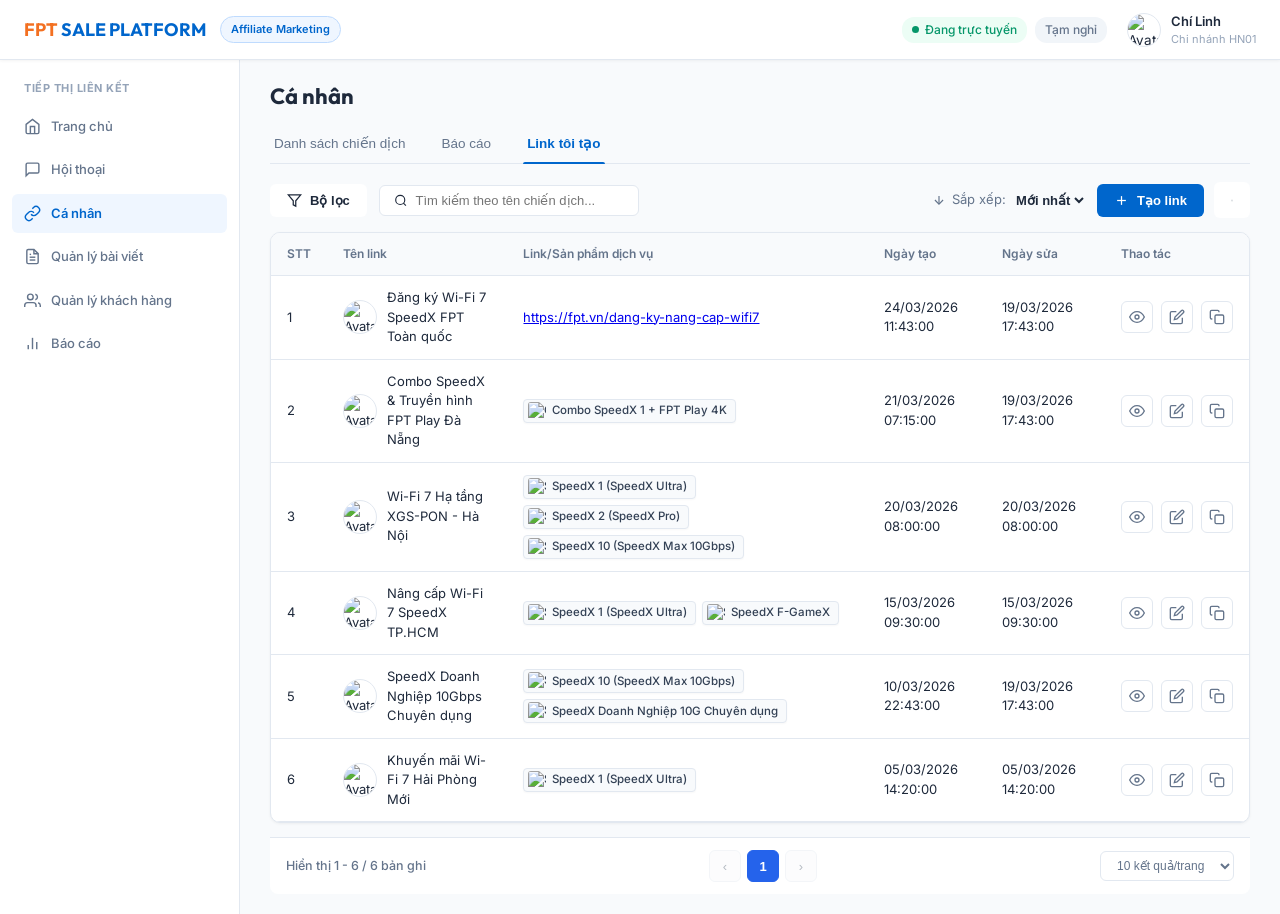
==== ba-tool-kit/project/AM/custom-link-nang-cao/demo/index.html @ 3add8fa5 "feat(custom-link): back to link list view on save with cache busting v8" ====
<!DOCTYPE html>
<html lang="vi">

<head>
    <meta charset="UTF-8">
    <meta name="viewport" content="width=device-width, initial-scale=1.0">
    <meta http-equiv="Cache-Control" content="no-cache, no-store, must-revalidate">
    <meta http-equiv="Pragma" content="no-cache">
    <meta http-equiv="Expires" content="0">
    <title>SOP Affiliate Marketing - Custom Link Nâng Cao</title>
    <!-- Google Fonts: Inter & Outfit -->
    <link rel="preconnect" href="https://fonts.googleapis.com">
    <link rel="preconnect" href="https://fonts.gstatic.com" crossorigin>
    <link
        href="https://fonts.googleapis.com/css2?family=Inter:wght@400;500;600;700&family=Outfit:wght@500;600;700&display=swap"
        rel="stylesheet">
    <link rel="stylesheet" href="style.css?v=20260825_v8">
</head>

<body>
    <!-- Top Navigation Bar -->
    <header class="sop-header">
        <div class="header-left">
            <div class="sop-logo">
                <span class="fpt-orange">FPT</span> <span class="sop-text">SALE PLATFORM</span>
            </div>
            <div class="module-badge">Affiliate Marketing</div>
        </div>
        <div class="header-right">
            <div class="user-status-badges">
                <span class="status-pill green"><span class="status-indicator"></span> Đang trực tuyến</span>
                <span class="status-pill gray">Tạm nghỉ</span>
            </div>
            <div class="user-profile">
                <img src="https://images.unsplash.com/photo-1534528741775-53994a69daeb?w=100&auto=format&fit=crop&q=80"
                    alt="Avatar" class="avatar-sm">
                <div class="user-info">
                    <span class="user-name">Chí Linh</span>
                    <span class="user-role">Chi nhánh HN01</span>
                </div>
            </div>
        </div>
    </header>

    <!-- Main Workspace -->
    <div class="sop-container">
        <!-- Sidebar Navigation -->
        <aside class="sop-sidebar">
            <div class="menu-group-title">TIẾP THỊ LIÊN KẾT</div>
            <ul class="nav-menu">
                <li class="nav-item"><a href="#" class="nav-link"><svg class="nav-icon" viewBox="0 0 24 24" fill="none"
                            stroke="currentColor" stroke-width="2">
                            <path d="M3 9l9-7 9 7v11a2 2 0 0 1-2 2H5a2 2 0 0 1-2-2z"></path>
                            <polyline points="9 22 9 12 15 12 15 22"></polyline>
                        </svg> Trang chủ</a></li>
                <li class="nav-item"><a href="#" class="nav-link"><svg class="nav-icon" viewBox="0 0 24 24" fill="none"
                            stroke="currentColor" stroke-width="2">
                            <path d="M21 15a2 2 0 0 1-2 2H7l-4 4V5a2 2 0 0 1 2-2h14a2 2 0 0 1 2 2z"></path>
                        </svg> Hội thoại</a></li>
                <li class="nav-item active"><a href="#" class="nav-link" onclick="showListView()"><svg class="nav-icon"
                            viewBox="0 0 24 24" fill="none" stroke="currentColor" stroke-width="2">
                            <path d="M10 13a5 5 0 0 0 7.54.54l3-3a5 5 0 0 0-7.07-7.07l-1.72 1.71"></path>
                            <path d="M14 11a5 5 0 0 0-7.54-.54l-3 3a5 5 0 0 0 7.07 7.07l1.71-1.71"></path>
                        </svg> Cá nhân</a></li>
                <li class="nav-item"><a href="#" class="nav-link"><svg class="nav-icon" viewBox="0 0 24 24" fill="none"
                            stroke="currentColor" stroke-width="2">
                            <path d="M14 2H6a2 2 0 0 0-2 2v16a2 2 0 0 0 2 2h12a2 2 0 0 0 2-2V8z"></path>
                            <polyline points="14 2 14 8 20 8"></polyline>
                            <line x1="16" y1="13" x2="8" y2="13"></line>
                            <line x1="16" y1="17" x2="8" y2="17"></line>
                            <polyline points="10 9 9 9 8 9"></polyline>
                        </svg> Quản lý bài viết</a></li>
                <li class="nav-item"><a href="#" class="nav-link"><svg class="nav-icon" viewBox="0 0 24 24" fill="none"
                            stroke="currentColor" stroke-width="2">
                            <path d="M17 21v-2a4 4 0 0 0-4-4H5a4 4 0 0 0-4 4v2"></path>
                            <circle cx="9" cy="7" r="4"></circle>
                            <path d="M23 21v-2a4 4 0 0 0-3-3.87"></path>
                            <path d="M16 3.13a4 4 0 0 1 0 7.75"></path>
                        </svg> Quản lý khách hàng</a></li>
                <li class="nav-item"><a href="#" class="nav-link"><svg class="nav-icon" viewBox="0 0 24 24" fill="none"
                            stroke="currentColor" stroke-width="2">
                            <line x1="18" y1="20" x2="18" y2="10"></line>
                            <line x1="12" y1="20" x2="12" y2="4"></line>
                            <line x1="6" y1="20" x2="6" y2="14"></line>
                        </svg> Báo cáo</a></li>
            </ul>
        </aside>

        <!-- Main Content Area -->
        <main class="sop-content">

            <!-- VIEW 1: DANH SÁCH LINK TÔI TẠO (Chuẩn Mockup pic_01) -->
            <section id="view-list" class="view-section active">
                <div class="section-title-bar">
                    <h1 class="page-title">Cá nhân</h1>
                </div>

                <!-- Secondary Tab Navigation -->
                <div class="sub-tabs-bar">
                    <button class="sub-tab-btn" onclick="showToast('Chức năng Danh sách chiến dịch')">Danh sách chiến
                        dịch</button>
                    <button class="sub-tab-btn" onclick="showToast('Chức năng Báo cáo')">Báo cáo</button>
                    <button class="sub-tab-btn active" onclick="showListView()">Link tôi tạo</button>
                </div>

                <!-- Filter & Search Toolbar chuẩn pic_01 -->
                <div class="toolbar-pic01">
                    <div class="toolbar-left">
                        <button id="btn-toggle-filter" class="btn btn-filter" onclick="toggleAdvancedFilter()">
                            <svg width="15" height="15" viewBox="0 0 24 24" fill="none" stroke="currentColor"
                                stroke-width="2">
                                <polygon points="22 3 2 3 10 12.46 10 19 14 21 14 12.46 22 3"></polygon>
                            </svg>
                            Bộ lọc
                            <span id="filter-active-dot" class="filter-dot-active" style="display: none;"></span>
                        </button>
                        <div class="search-box-pic01">
                            <svg width="15" height="15" viewBox="0 0 24 24" fill="none" stroke="currentColor"
                                stroke-width="2">
                                <circle cx="11" cy="11" r="8"></circle>
                                <line x1="21" y1="21" x2="16.65" y2="16.65"></line>
                            </svg>
                            <input type="text" id="search-input" placeholder="Tìm kiếm theo tên chiến dịch..." oninput="handleSearch()">
                            <button id="search-clear-btn" class="btn-clear-search" style="display: none;" onclick="clearSearchInput()" title="Xóa từ khóa">
                                <svg width="13" height="13" viewBox="0 0 24 24" fill="none" stroke="currentColor" stroke-width="2.5">
                                    <line x1="18" y1="6" x2="6" y2="18"></line>
                                    <line x1="6" y1="6" x2="18" y2="18"></line>
                                </svg>
                            </button>
                        </div>
                    </div>
                    <div class="toolbar-right">
                        <div class="sort-control">
                            <svg width="14" height="14" viewBox="0 0 24 24" fill="none" stroke="currentColor"
                                stroke-width="2">
                                <line x1="12" y1="5" x2="12" y2="19"></line>
                                <polyline points="19 12 12 19 5 12"></polyline>
                            </svg>
                            <span class="sort-label">Sắp xếp:</span>
                            <select id="sort-select" class="sort-dropdown" onchange="handleSortChange()">
                                <option value="newest">Mới nhất</option>
                                <option value="oldest">Cũ nhất</option>
                            </select>
                        </div>
                        <button class="btn btn-primary" onclick="openCreateForm()">
                            <svg width="15" height="15" viewBox="0 0 24 24" fill="none" stroke="currentColor"
                                stroke-width="2">
                                <line x1="12" y1="5" x2="12" y2="19"></line>
                                <line x1="5" y1="12" x2="19" y2="12"></line>
                            </svg>
                            Tạo link
                        </button>
                        <button class="btn btn-icon-config" title="Cấu hình hiển thị"
                            onclick="showToast('Tùy chỉnh cột hiển thị')">
                            <svg width="15" height="15" viewBox="0 0 24 24" fill="none" stroke="currentColor"
                                stroke-width="2">
                                <line x1="4" y1="21" x2="4" y2="14"></line>
                                <line x1="4" y1="10" x2="4" y2="3"></line>
                                <line x1="12" y1="21" x2="12" y2="12"></line>
                                <line x1="12" y1="8" x2="12" y2="3"></line>
                                <line x1="20" y1="21" x2="20" y2="16"></line>
                                <line x1="20" y1="12" x2="20" y2="3"></line>
                                <line x1="1" y1="14" x2="7" y2="14"></line>
                                <line x1="9" y1="8" x2="15" y2="8"></line>
                                <line x1="17" y1="16" x2="23" y2="16"></line>
                            </svg>
                        </button>
                    </div>
                </div>

                <!-- KHỐI BỘ LỌC NÂNG CAO (USE CASE 1.1 TRONG EXCEL) -->
                <div id="advanced-filter-panel" class="advanced-filter-panel" style="display: none;">
                    <div class="filter-panel-inner">
                        <div class="filter-field-col">
                            <label class="filter-col-label">Khoảng thời gian tạo link</label>
                            <select id="filter-date-preset" class="form-control filter-select">
                                <option value="all">Tất cả thời gian</option>
                                <option value="today">Hôm nay</option>
                                <option value="last7days">7 ngày qua</option>
                                <option value="last30days">30 ngày qua</option>
                            </select>
                        </div>
                        <div class="filter-field-col">
                            <label class="filter-col-label">Loại link tiếp thị</label>
                            <div class="filter-checkbox-group">
                                <label class="filter-checkbox-item">
                                    <input type="checkbox" id="filter-type-url" value="url" checked>
                                    <span>URL đích (Chưa tùy biến SP)</span>
                                </label>
                                <label class="filter-checkbox-item">
                                    <input type="checkbox" id="filter-type-custom" value="custom" checked>
                                    <span>Sản phẩm dịch vụ (Đã tùy biến)</span>
                                </label>
                            </div>
                        </div>
                        <div class="filter-actions-col">
                            <button class="btn btn-secondary btn-sm" onclick="resetAdvancedFilter()">
                                <svg width="13" height="13" viewBox="0 0 24 24" fill="none" stroke="currentColor" stroke-width="2">
                                    <path d="M3 12a9 9 0 1 0 9-9 9.75 9.75 0 0 0-6.74 2.74L3 8"></path>
                                    <path d="M3 3v5h5"></path>
                                </svg>
                                Reset
                            </button>
                            <button class="btn btn-primary btn-sm" onclick="applyAdvancedFilter()">
                                Áp dụng lọc
                            </button>
                        </div>
                    </div>
                </div>

                <!-- Table Card chuẩn pic_01 -->
                <div class="table-card">
                    <table class="sop-table">
                        <thead>
                            <tr>
                                <th style="width: 50px;">STT</th>
                                <th>Tên link</th>
                                <th>Link/Sản phẩm dịch vụ</th>
                                <th>Ngày tạo</th>
                                <th>Ngày sửa</th>
                                <th class="text-right" style="width: 120px;">Thao tác</th>
                            </tr>
                        </thead>
                        <tbody id="links-table-body">
                            <!-- Rendered dynamically by JavaScript -->
                        </tbody>
                    </table>
                </div>

                <!-- Pagination Footer chuẩn pic_01 (Phân trang động Use Case 1.4) -->
                <div class="pagination-footer">
                    <div class="pagination-info" id="pagination-info">
                        Hiển thị 1 - 5 / 5 bản ghi
                    </div>
                    <div class="pagination-pages" id="pagination-pages">
                        <!-- Dynamic buttons rendered by JS -->
                    </div>
                    <div class="page-size-selector">
                        <select id="select-page-size" onchange="handlePageSizeChange(this.value)">
                            <option value="10">10 kết quả/trang</option>
                            <option value="20">20 kết quả/trang</option>
                            <option value="50">50 kết quả/trang</option>
                        </select>
                    </div>
                </div>
            </section>

            <!-- VIEW 2: FORM TẠO & SỬA LINK (2-TAB: URL Đích | Chọn từ danh sách) -->
            <section id="view-form" class="view-section">
                <div class="form-back-header" onclick="showListView()">
                    <span class="back-arrow">
                        <svg width="20" height="20" viewBox="0 0 24 24" fill="none" stroke="currentColor"
                            stroke-width="2">
                            <line x1="19" y1="12" x2="5" y2="12"></line>
                            <polyline points="12 19 5 12 12 5"></polyline>
                        </svg>
                    </span>
                    <h2 id="form-main-title" class="form-page-title">Tạo link theo URL đích</h2>
                </div>

                <div class="form-grid-layout">
                    <!-- Left Column: Form Fields -->
                    <div class="form-left-col">

                        <!-- THÔNG TIN CƠ BẢN -->
                        <div class="card form-block-card">
                            <h3 class="block-title">Thông tin cơ bản</h3>
                            <div class="form-group">
                                <label class="form-label required">Tên link</label>
                                <input type="text" id="input-link-title" class="form-control"
                                    placeholder="Ví dụ: Chiến dịch Internet Chung cư Ngoại Giao Đoàn" maxlength="100"
                                    oninput="handleFormValidation()">
                                <span id="link-title-error" class="form-error-inline" style="display:none; color:#ef4444; font-size:12px; margin-top:4px; font-weight:500;"></span>
                            </div>
                            <div class="form-group mb-0">
                                <label class="form-label">Ảnh đại diện (Avatar)</label>
                                <div class="avatar-field-row" id="avatar-display-row">
                                    <img id="input-avatar-preview"
                                        src="https://images.unsplash.com/photo-1544197150-b99a580bb7a8?w=100&auto=format&fit=crop&q=80"
                                        alt="Avatar" class="avatar-md">
                                    <span id="input-avatar-filename" class="avatar-filename">chien-dich-fpt.jpg</span>
                                    <button class="icon-btn-trash" title="Xóa ảnh" onclick="removeAvatar()">
                                        <svg width="16" height="16" viewBox="0 0 24 24" fill="none"
                                            stroke="currentColor" stroke-width="2">
                                            <polyline points="3 6 5 6 21 6"></polyline>
                                            <path
                                                d="M19 6v14a2 2 0 0 1-2 2H7a2 2 0 0 1-2-2V6m3 0V4a2 2 0 0 1 2-2h4a2 2 0 0 1 2 2v2">
                                            </path>
                                        </svg>
                                    </button>
                                </div>
                                <div class="add-image-dashed-btn" onclick="randomizeFormAvatar()">
                                    <svg width="16" height="16" viewBox="0 0 24 24" fill="none" stroke="currentColor"
                                        stroke-width="2">
                                        <path d="M21 15v4a2 2 0 0 1-2 2H5a2 2 0 0 1-2-2v-4"></path>
                                        <polyline points="17 8 12 3 7 8"></polyline>
                                        <line x1="12" y1="3" x2="12" y2="15"></line>
                                    </svg>
                                    Tải ảnh lên hoặc đổi ảnh mẫu
                                </div>
                                <span class="form-subhint">Kích thước tối thiểu 200 × 200 px, định dạng PNG, JPG hoặc
                                    JPEG.</span>
                            </div>
                        </div>

                        <!-- THÔNG TIN LINK: 2-TAB [URL Đích | Chọn từ danh sách] -->
                        <div class="card form-block-card" id="form-link-config-card">
                            <h3 class="block-title mb-0">Thông tin link</h3>

                            <!-- 2-TAB BAR -->
                            <div class="form-tab-bar">
                                <button id="tab-btn-url" class="form-tab-btn active" onclick="switchFormTab('url')">
                                    <svg width="13" height="13" viewBox="0 0 24 24" fill="none" stroke="currentColor"
                                        stroke-width="2">
                                        <path d="M10 13a5 5 0 0 0 7.54.54l3-3a5 5 0 0 0-7.07-7.07l-1.72 1.71"></path>
                                        <path d="M14 11a5 5 0 0 0-7.54-.54l-3 3a5 5 0 0 0 7.07 7.07l1.71-1.71"></path>
                                    </svg>
                                    URL đích
                                </button>
                                <button id="tab-btn-products" class="form-tab-btn" onclick="switchFormTab('products')"
                                    disabled>
                                    <svg width="13" height="13" viewBox="0 0 24 24" fill="none" stroke="currentColor"
                                        stroke-width="2">
                                        <rect x="2" y="3" width="20" height="14" rx="2" ry="2"></rect>
                                        <line x1="8" y1="21" x2="16" y2="21"></line>
                                        <line x1="12" y1="17" x2="12" y2="21"></line>
                                    </svg>
                                    Chọn từ danh sách
                                    <span id="form-tab-badge-new" class="tab-badge-new" style="display:none;">mới</span>
                                    <span id="form-product-count-badge" class="tab-count-badge"
                                        style="display:none;">0/3</span>
                                </button>
                            </div>

                            <!-- TAB CONTENT: URL ĐÍCH -->
                            <div id="form-tab-url-content" class="form-tab-content">
                                <div class="form-group mb-0">
                                    <!-- CREATE MODE: editable -->
                                    <div id="url-create-mode">
                                        <label class="form-label required">URL đích</label>
                                        <input type="text" id="input-target-url" class="form-control"
                                            placeholder="https://fpt.vn/dang-ky-nang-cap-wifi7"
                                            value="https://fpt.vn/dang-ky-nang-cap-wifi7"
                                            oninput="handleFormValidation()">
                                        <span id="target-url-error" class="form-error-inline" style="display:none; color:#ef4444; font-size:12px; margin-top:4px; font-weight:500;"></span>
                                        <span id="url-lock-note" class="form-subhint">Nhập URL trang đích thuộc hệ thống
                                            fpt.vn để làm gốc tạo link tiếp thị.</span>
                                    </div>
                                    <!-- EDIT MODE: read-only (URL locked after creation) -->
                                    <div id="url-edit-mode" style="display:none;">
                                        <label class="form-label"
                                            style="display:flex; align-items:center; gap:6px; color:#64748b;">
                                            <svg width="13" height="13" viewBox="0 0 24 24" fill="none" stroke="#64748b"
                                                stroke-width="2">
                                                <rect x="3" y="11" width="18" height="11" rx="2" ry="2"></rect>
                                                <path d="M7 11V7a5 5 0 0 1 10 0v4"></path>
                                            </svg>
                                            URL đích (Đã khóa sau khi tạo)
                                        </label>
                                        <div class="url-locked-box">
                                            <span id="url-display-readonly" class="url-locked-text"></span>
                                            <span class="url-lock-icon"
                                                title="URL đích không thể thay đổi sau khi tạo link">
                                                <svg width="14" height="14" viewBox="0 0 24 24" fill="none"
                                                    stroke="#94a3b8" stroke-width="2">
                                                    <rect x="3" y="11" width="18" height="11" rx="2" ry="2"></rect>
                                                    <path d="M7 11V7a5 5 0 0 1 10 0v4"></path>
                                                </svg>
                                            </span>
                                        </div>
                                        <span class="form-subhint" style="color:#94a3b8;">URL đích được khóa vĩnh viễn
                                            sau khi tạo link. Shortlink & QR Code đã được sinh dựa trên URL này.</span>
                                    </div>
                                </div>
                            </div>

                            <!-- TAB CONTENT: CHỌN TỪ DANH SÁCH SP/DV -->
                            <div id="form-tab-products-content" class="form-tab-content" style="display: none;">
                                <!-- KHU VỰC ÁP DỤNG — LOCATION-FIRST PATTERN (Giống pic2) -->
                                <div class="location-section-card">
                                    <div class="location-section-header">
                                        <svg width="14" height="14" viewBox="0 0 24 24" fill="none" stroke="#0284c7"
                                            stroke-width="2">
                                            <path d="M21 10c0 7-9 13-9 13s-9-6-9-13a9 9 0 0 1 18 0z"></path>
                                            <circle cx="12" cy="10" r="3"></circle>
                                        </svg>
                                        <span>Khu vực</span>
                                    </div>
                                    <div class="location-row-2col">
                                        <div class="form-group mb-0">
                                            <label class="form-label required">Tỉnh/Thành phố</label>
                                            <select id="select-province" class="form-control"
                                                onchange="handleProvinceChange()">
                                                <option value="">-- Chọn Tỉnh/Thành phố --</option>
                                                <option value="HN">Hà Nội</option>
                                                <option value="HCM">TP. Hồ Chí Minh</option>
                                                <option value="DN">Đà Nẵng</option>
                                                <option value="HP">Hải Phòng</option>
                                                <option value="CT">Cần Thơ</option>
                                                <option value="BD">Bình Dương</option>
                                                <option value="DN2">Đồng Nai</option>
                                                <option value="AG">An Giang</option>
                                            </select>
                                        </div>
                                        <div class="form-group mb-0">
                                            <label class="form-label required">Phường/Xã</label>
                                            <select id="select-ward" class="form-control" onchange="handleWardChange()"
                                                disabled>
                                                <option value="">-- Chọn Tỉnh/Thành trước --</option>
                                            </select>
                                        </div>
                                    </div>
                                </div>

                                <div class="custom-select-box detail-select-box">
                                    <div id="form-select-trigger" class="select-trigger-box"
                                        onclick="toggleFormDropdown()">
                                        <span id="form-select-trigger-text">Chọn sản phẩm / dịch vụ</span>
                                        <span class="dropdown-caret">
                                            <svg width="14" height="14" viewBox="0 0 24 24" fill="none"
                                                stroke="currentColor" stroke-width="2">
                                                <polyline points="6 9 12 15 18 9"></polyline>
                                            </svg>
                                        </span>
                                    </div>
                                    <div id="form-select-menu" class="select-menu-box">
                                        <div class="select-search-bar">
                                            <svg width="14" height="14" viewBox="0 0 24 24" fill="none"
                                                stroke="currentColor" stroke-width="2">
                                                <circle cx="11" cy="11" r="8"></circle>
                                                <line x1="21" y1="21" x2="16.65" y2="16.65"></line>
                                            </svg>
                                            <input id="form-dropdown-filter" type="text" placeholder="Tìm kiếm"
                                                oninput="filterFormDropdown()">
                                        </div>
                                        <div id="form-dropdown-items" class="select-items-list"></div>
                                    </div>
                                </div>
                                <div id="form-selection-hint" class="selection-limit-hint" aria-live="polite"></div>
                                <div id="form-products-editor" class="configured-products-list"></div>
                            </div>
                        </div>

                        <!-- Form Actions -->
                        <div class="form-actions-bottom">
                            <button class="btn btn-secondary" onclick="showListView()">Hủy</button>
                            <button id="btn-save-form" class="btn btn-primary btn-lg-wide"
                                onclick="saveCustomLinkForm()">
                                Tạo link
                            </button>
                        </div>
                    </div>

                    <!-- Right Column: Xem trước link -->
                    <div class="form-right-col">
                        <!-- Placeholder State: Khi tạo link mới -->
                        <div id="form-preview-placeholder" class="card preview-sticky-card">
                            <h3 class="block-title"
                                style="margin-bottom: 16px; font-size: 16px; font-weight: 700; color: #1e293b;">Xem
                                trước link</h3>

                            <div class="preview-field-group" style="margin-bottom: 16px;">
                                <label class="preview-field-lbl"
                                    style="font-size: 13px; font-weight: 500; color: #475569; margin-bottom: 6px; display: block;">Shortlink</label>
                                <input type="text" class="form-control" readonly
                                    placeholder="Shortlink sẽ hiển thị tại đây sau khi tạo link"
                                    style="background-color: #f8fafc; color: #94a3b8; border: 1px solid #e2e8f0; font-size: 13px; cursor: default;">
                            </div>

                            <div class="preview-field-group" style="margin-bottom: 16px;">
                                <label class="preview-field-lbl"
                                    style="font-size: 13px; font-weight: 500; color: #475569; margin-bottom: 6px; display: block;">Mã
                                    QR</label>
                                <div class="qr-placeholder-container">
                                    <div class="qr-placeholder-white-card">
                                        <svg width="48" height="48" viewBox="0 0 48 48" fill="none" stroke="#94a3b8"
                                            stroke-width="2.5" stroke-linecap="round" stroke-linejoin="round">
                                            <path d="M 10 18 V 12 C 10 10.895 10.895 10 12 10 H 18"></path>
                                            <path d="M 30 10 H 36 C 37.105 10 38 10.895 38 12 V 18"></path>
                                            <path d="M 38 30 V 36 C 38 37.105 37.105 38 36 38 H 30"></path>
                                            <path d="M 18 38 H 12 C 10.895 38 10 37.105 10 36 V 30"></path>
                                            <line x1="18" y1="24" x2="30" y2="24"></line>
                                        </svg>
                                    </div>
                                </div>
                            </div>

                            <div class="preview-field-group">
                                <button class="btn btn-preview-disabled" disabled
                                    style="width: 100%; justify-content: center; gap: 8px; background: #f1f5f9; color: #94a3b8; border: 1px solid #e2e8f0; cursor: not-allowed; padding: 10px 16px; border-radius: 6px; font-weight: 500; font-size: 13.5px;">
                                    <svg width="15" height="15" viewBox="0 0 24 24" fill="none" stroke="currentColor"
                                        stroke-width="2">
                                        <path d="M18 13v6a2 2 0 0 1-2 2H5a2 2 0 0 1-2-2V8a2 2 0 0 1 2-2h6"></path>
                                        <polyline points="15 3 21 3 21 9"></polyline>
                                        <line x1="10" y1="14" x2="21" y2="3"></line>
                                    </svg>
                                    Xem trang đích
                                </button>
                                <p class="field-hint-italic">Mở trang preview ở tab mới. Lượt click ở trang preview
                                    không được ghi nhận tracking.</p>
                            </div>
                        </div>

                        <!-- Active State: Khi chỉnh sửa link -->
                        <div id="form-preview-active" class="card preview-sticky-card" style="display: none;">
                            <h3 class="block-title"
                                style="margin-bottom: 16px; font-size: 16px; font-weight: 700; color: #1e293b;">Xem
                                trước link</h3>

                            <div class="preview-field-group" style="margin-bottom: 16px;">
                                <label class="preview-field-lbl"
                                    style="font-size: 13px; font-weight: 500; color: #475569; margin-bottom: 6px; display: block;">Shortlink</label>
                                <div class="shortlink-copy-input-row">
                                    <input type="text" id="form-preview-shortlink" readonly
                                        value="https://fpt.vn/linhdcc">
                                    <button class="btn-icon-copy" title="Sao chép" onclick="copyFormPreviewShortlink()">
                                        <svg width="16" height="16" viewBox="0 0 24 24" fill="none"
                                            stroke="currentColor" stroke-width="2">
                                            <rect x="9" y="9" width="13" height="13" rx="2" ry="2"></rect>
                                            <path d="M5 15H4a2 2 0 0 1-2-2V4a2 2 0 0 1 2-2h9a2 2 0 0 1 2 2v1"></path>
                                        </svg>
                                    </button>
                                </div>
                            </div>

                            <div class="preview-field-group" style="margin-bottom: 16px;">
                                <label class="preview-field-lbl"
                                    style="font-size: 13px; font-weight: 500; color: #475569; margin-bottom: 6px; display: block;">Mã
                                    QR</label>
                                <div class="qr-center-box">
                                    <img id="form-preview-qr"
                                        src="https://api.qrserver.com/v1/create-qr-code/?size=200x200&data=https://fpt.vn/linhdcc"
                                        alt="QR Code" class="qr-preview-large">
                                    <button class="qr-download-corner-btn" title="Tải QR" onclick="downloadQRCode()">
                                        <svg width="18" height="18" viewBox="0 0 24 24" fill="none"
                                            stroke="currentColor" stroke-width="2">
                                            <path d="M21 15v4a2 2 0 0 1-2 2H5a2 2 0 0 1-2-2v-4"></path>
                                            <polyline points="7 10 12 15 17 10"></polyline>
                                            <line x1="12" y1="15" x2="12" y2="3"></line>
                                        </svg>
                                    </button>
                                </div>
                            </div>

                            <div class="preview-field-group">
                                <button id="btn-form-preview-landing" class="btn btn-secondary"
                                    style="width: 100%; justify-content: center; gap: 8px; font-size: 13.5px;"
                                    onclick="openFormLivePreview()">
                                    <svg width="15" height="15" viewBox="0 0 24 24" fill="none" stroke="currentColor"
                                        stroke-width="2">
                                        <path d="M18 13v6a2 2 0 0 1-2 2H5a2 2 0 0 1-2-2V8a2 2 0 0 1 2-2h6"></path>
                                        <polyline points="15 3 21 3 21 9"></polyline>
                                        <line x1="10" y1="14" x2="21" y2="3"></line>
                                    </svg>
                                    Xem trang đích
                                </button>
                                <p class="field-hint-italic">Mở trang preview ở tab mới. Lượt click ở trang preview
                                    không được ghi nhận tracking.</p>
                            </div>
                        </div>
                    </div>
                </div>
            </section>

            <!-- VIEW 3: MÀN HÌNH CHI TIẾT LINK & BÁO CÁO KPI (CHUẨN MOCKUP PIC_04) -->
            <section id="view-detail" class="view-section">
                <div class="detail-header-nav">
                    <button class="btn btn-secondary btn-sm" onclick="showListView()">
                        <svg width="16" height="16" viewBox="0 0 24 24" fill="none" stroke="currentColor"
                            stroke-width="2">
                            <line x1="19" y1="12" x2="5" y2="12"></line>
                            <polyline points="12 19 5 12 12 5"></polyline>
                        </svg>
                        Chi tiết link
                    </button>
                </div>

                <!-- BANNER CHI TIẾT CHIẾN DỊCH CHUẨN PIC_04 -->
                <div class="card detail-info-card-v4">
                    <div class="detail-hero-v4">
                        <img id="detail-avatar" src="" alt="Avatar" class="avatar-hero-v4">
                        <div class="detail-titles-v4">
                            <h2 id="detail-title" class="detail-link-name-v4">Tên chiến dịch</h2>
                            <div class="detail-meta-row-v4">
                                <span class="meta-item">Ngày tạo: <strong id="detail-created-at">08:00
                                        20/03/2026</strong></span>
                                <span class="meta-item">Ngày cập nhật: <strong id="detail-updated-at">Vừa
                                        xong</strong></span>
                            </div>
                        </div>
                    </div>
                    <div class="detail-actions-v4" style="display:flex; align-items:center; gap:8px;">
                        <button class="btn btn-secondary btn-sm" style="display:flex; align-items:center; gap:6px; height:34px;" onclick="openDetailLivePreview()">
                            <svg width="15" height="15" viewBox="0 0 24 24" fill="none" stroke="currentColor" stroke-width="2">
                                <path d="M18 13v6a2 2 0 0 1-2 2H5a2 2 0 0 1-2-2V8a2 2 0 0 1 2-2h6"></path>
                                <polyline points="15 3 21 3 21 9"></polyline>
                                <line x1="10" y1="14" x2="21" y2="3"></line>
                            </svg>
                            Xem trang đích
                        </button>
                        <button class="btn btn-edit-link-v4" onclick="openEditFormFromDetail()">
                            <svg width="15" height="15" viewBox="0 0 24 24" fill="none" stroke="currentColor"
                                stroke-width="2">
                                <path d="M11 4H4a2 2 0 0 0-2 2v14a2 2 0 0 0 2 2h14a2 2 0 0 0 2-2v-7"></path>
                                <path d="M18.5 2.5a2.121 2.121 0 0 1 3 3L12 15l-4 1 1-4 9.5-9.5z"></path>
                            </svg>
                            Chỉnh sửa
                        </button>
                    </div>
                </div>

                <!-- 4 THẺ KPI HIỆU QUẢ LINK -->
                <div class="detail-section-title-wrap">
                    <h3 class="detail-sub-heading">Hiệu quả link</h3>
                </div>
                <div class="kpi-grid-v4">
                    <div class="kpi-card-v4 border-blue">
                        <div class="kpi-content-v4">
                            <span class="kpi-label-v4">KHTN <span class="info-circle-icon"
                                    title="Khách hàng tiềm năng">ⓘ</span></span>
                            <span id="detail-kpi-leads" class="kpi-value-v4">32.384</span>
                        </div>
                    </div>
                    <div class="kpi-card-v4 border-cyan">
                        <div class="kpi-content-v4">
                            <span class="kpi-label-v4">KHTN được xử lý <span class="info-circle-icon"
                                    title="Khách hàng tiềm năng đã được tư vấn">ⓘ</span></span>
                            <span id="detail-kpi-processed" class="kpi-value-v4">10.345</span>
                        </div>
                    </div>
                    <div class="kpi-card-v4 border-green">
                        <div class="kpi-content-v4">
                            <span class="kpi-label-v4">Số hợp đồng <span class="info-circle-icon"
                                    title="Hợp đồng bán hàng thành công">ⓘ</span></span>
                            <span id="detail-kpi-contracts" class="kpi-value-v4">12.480</span>
                        </div>
                    </div>
                    <div class="kpi-card-v4 border-orange">
                        <div class="kpi-content-v4">
                            <span class="kpi-label-v4">Tỷ lệ chuyển đổi <span class="info-circle-icon"
                                    title="Tỷ lệ chuyển đổi">ⓘ</span></span>
                            <span id="detail-kpi-cr" class="kpi-value-v4">12.8%</span>
                        </div>
                    </div>
                </div>

                <!-- 2 CỘT: TRÁI - THÔNG TIN LINK AM, PHẢI - SẢN PHẨM DỊCH VỤ READ-ONLY (CHUẨN PIC_04) -->
                <div class="detail-two-col-v4">
                    <!-- CỘT TRÁI: THÔNG TIN LINK AM -->
                    <div class="card detail-panel-v4">
                        <h3 class="panel-heading-v4">Thông tin link AM</h3>

                        <div class="form-group-v4">
                            <label class="field-label-v4">Shortlink</label>
                            <div class="shortlink-box-v4">
                                <input type="text" id="detail-shortlink-input" readonly value="">
                                <button class="btn-icon-action" title="Sao chép link" onclick="copyDetailShortlink()">
                                    <svg width="16" height="16" viewBox="0 0 24 24" fill="none" stroke="currentColor"
                                        stroke-width="2">
                                        <rect x="9" y="9" width="13" height="13" rx="2" ry="2"></rect>
                                        <path d="M5 15H4a2 2 0 0 1-2-2V4a2 2 0 0 1 2-2h9a2 2 0 0 1 2 2v1"></path>
                                    </svg>
                                </button>
                            </div>
                        </div>

                        <div class="form-group-v4 qr-group-v4">
                            <label class="field-label-v4">Mã QR</label>
                            <div class="qr-box-v4">
                                <img id="detail-qr-img" src="" alt="QR Code" class="qr-code-img-v4">
                                <button class="btn-icon-action qr-download-btn" title="Tải ảnh mã QR"
                                    onclick="downloadQRCode()">
                                    <svg width="18" height="18" viewBox="0 0 24 24" fill="none" stroke="currentColor"
                                        stroke-width="2">
                                        <path d="M21 15v4a2 2 0 0 1-2 2H5a2 2 0 0 1-2-2v-4"></path>
                                        <polyline points="7 10 12 15 17 10"></polyline>
                                        <line x1="12" y1="15" x2="12" y2="3"></line>
                                    </svg>
                                </button>
                            </div>
                        </div>
                    </div>

                    <!-- CỘT PHẢI: SẢN PHẨM DỊCH VỤ (VIEW-ONLY CHUẨN PIC_04) -->
                    <div class="card detail-panel-v4">
                        <div class="panel-header-row-v4">
                            <h3 class="panel-heading-v4">Sản phẩm dịch vụ</h3>
                            <span id="detail-product-count-badge" class="badge-count-v4" style="display: none;">0
                                gói</span>
                        </div>

                        <!-- DANH SÁCH GÓI ĐÃ CẤU HÌNH (READ-ONLY) -->
                        <div id="detail-products-view-list" class="detail-products-view-list-v4">
                            <!-- Rendered by JS -->
                        </div>
                    </div>
                </div>
            </section>
        </main>
    </div>

    <!-- MODAL GIẢ LẬP LANDING PAGE THỰC TẾ (SPEEDX WI-FI 7 FPT - BYPASS TRACKING) -->
    <div id="modal-landing-preview" class="sop-modal-overlay">
        <div class="sop-modal-container modal-landing">
            <div class="landing-browser-bar">
                <div class="browser-dots">
                    <span class="dot red"></span>
                    <span class="dot yellow"></span>
                    <span class="dot green"></span>
                </div>
                <div class="browser-url-bar" id="browser-mock-url">
                    https://fpt.vn/dang-ky-nang-cap-wifi7?utm_source=affiliate&aff_bypass=true
                </div>
                <div class="bypass-badge">
                    <svg width="14" height="14" viewBox="0 0 24 24" fill="none" stroke="currentColor" stroke-width="2">
                        <path d="M12 22s8-4 8-10V5l-8-3-8 3v7c0 6 8 10 8 10z"></path>
                    </svg>
                    Bypass Tracking Active
                </div>
                <button class="modal-close-btn" onclick="closeLandingPreviewModal()">
                    <svg width="18" height="18" viewBox="0 0 24 24" fill="none" stroke="currentColor" stroke-width="2">
                        <line x1="18" y1="6" x2="6" y2="18"></line>
                        <line x1="6" y1="6" x2="18" y2="18"></line>
                    </svg>
                </button>
            </div>
            <div class="landing-viewport">
                <!-- Navigation Bar -->
                <div class="mock-fpt-nav">
                    <div class="mock-fpt-logo-group">
                        <div class="mock-fpt-logo">FPT Telecom</div>
                        <span class="wifi7-pill-tag">SpeedX &bull; Wi-Fi 7</span>
                    </div>
                    <div class="mock-fpt-navlinks">
                        <span>Tính năng nổi bật</span>
                        <span>Gói cước SpeedX</span>
                        <span>Công nghệ XGS-PON</span>
                        <span>Thiết bị</span>
                        <span>Đăng ký</span>
                        <span>Hỏi đáp FAQ</span>
                    </div>
                    <div class="mock-fpt-hotline">
                        <svg width="14" height="14" viewBox="0 0 24 24" fill="none" stroke="currentColor" stroke-width="2">
                            <path d="M22 16.92v3a2 2 0 0 1-2.18 2 19.79 19.79 0 0 1-8.63-3.07 19.5 19.5 0 0 1-6-6 19.79 19.79 0 0 1-3.07-8.67A2 2 0 0 1 4.11 2h3a2 2 0 0 1 2 1.72 12.84 12.84 0 0 0 .7 2.81 2 2 0 0 1-.45 2.11L8.09 9.91a16 16 0 0 0 6 6l1.27-1.27a2 2 0 0 1 2.11-.45 12.84 12.84 0 0 0 2.81.7A2 2 0 0 1 22 16.92z"></path>
                        </svg>
                        1900 6600
                    </div>
                </div>

                <!-- Hero Section -->
                <div class="mock-landing-hero wifi7-hero">
                    <div class="salesman-sticky-card">
                        <img id="mock-salesman-avatar" src="" alt="Avatar" class="avatar-sm">
                        <div>
                            <div class="sales-label">Tư vấn viên phụ trách</div>
                            <div class="sales-name" id="mock-salesman-name">Nguyễn Văn A (FTEL)</div>
                        </div>
                    </div>
                    <div class="hero-tech-badge">TIÊN PHONG CÔNG NGHỆ INTERNET THẾ HỆ MỚI</div>
                    <h1 class="mock-hero-title">ĐĂNG KÝ LẮP WI-FI 7, CÔNG NGHỆ XGS-PON | SPEEDX FPT</h1>
                    <p class="mock-hero-subtitle">Tốc độ đối xứng lên đến <strong>10 Gbps</strong>, xử lý đa tác vụ, 3 băng tần kết nối, chịu tải gấp 4 lần công nghệ cũ.</p>
                    <div class="hero-cta-group">
                        <a href="#mock-register-anchor" class="btn-hero-primary">Đăng ký lắp đặt ngay</a>
                        <a href="#mock-packages-anchor" class="btn-hero-secondary">Khám phá gói cước SpeedX</a>
                    </div>
                    <!-- Highlights Bar -->
                    <div class="wifi7-highlight-bar">
                        <div class="highlight-item">
                            <div class="hl-number">10 Gbps</div>
                            <div class="hl-label">Băng thông đối xứng</div>
                        </div>
                        <div class="highlight-item">
                            <div class="hl-number">&lt; 1 ms</div>
                            <div class="hl-label">Độ trễ siêu thấp</div>
                        </div>
                        <div class="highlight-item">
                            <div class="hl-number">320 MHz</div>
                            <div class="hl-label">Băng thông kênh x2</div>
                        </div>
                        <div class="highlight-item">
                            <div class="hl-number">x4 Lần</div>
                            <div class="hl-label">Khả năng chịu tải</div>
                        </div>
                    </div>
                </div>

                <!-- Section: Gói cước (Vùng sản phẩm có thể tùy biến) -->
                <div class="mock-cards-section" id="mock-packages-anchor">
                    <div class="preview-mode-banner" id="preview-mode-badge">Đang hiển thị gói cước tùy biến</div>
                    <h3 class="section-title">CÁC GÓI CƯỚC WI-FI 7 SPEEDX FPT</h3>
                    <p class="section-desc">Lựa chọn gói cước phù hợp nhất với nhu cầu trải nghiệm Internet siêu tốc độ của bạn</p>
                    <div id="mock-cards-grid" class="mock-cards-grid">
                        <!-- Rendered by JS -->
                    </div>
                </div>

                <!-- Section: Công nghệ XGS-PON & Wi-Fi 7 -->
                <div class="mock-tech-section">
                    <h3 class="section-title text-white">ĐỘT PHÁ CÔNG NGHỆ CÙNG FPT TELECOM</h3>
                    <p class="section-desc text-white-70">Nền tảng truyền dẫn quang XGS-PON kết hợp chuẩn Wi-Fi 7 tối tân</p>
                    <div class="tech-features-grid">
                        <div class="tech-card">
                            <div class="tech-icon-box">⚡</div>
                            <h4>Multi-Link Operation (MLO)</h4>
                            <p>Kết nối đồng thời trên nhiều băng tần (2.4GHz, 5GHz, 6GHz), tự động tối ưu hóa đường truyền, không lo đứt quãng.</p>
                        </div>
                        <div class="tech-card">
                            <div class="tech-icon-box">🚀</div>
                            <h4>Hạ tầng Cáp quang XGS-PON</h4>
                            <p>Công nghệ quang thụ động thế hệ mới với tốc độ đối xứng 10Gbps/10Gbps, sẵn sàng cho kỷ nguyên AI & Cloud.</p>
                        </div>
                        <div class="tech-card">
                            <div class="tech-icon-box">📡</div>
                            <h4>Kênh truyền 320 MHz</h4>
                            <p>Độ rộng kênh truyền tăng gấp đôi so với Wi-Fi 6, triệt tiêu hoàn toàn nghẽn mạng trong môi trường mật độ cao.</p>
                        </div>
                        <div class="tech-card">
                            <div class="tech-icon-box">🛡️</div>
                            <h4>Mã hóa 4K-QAM (4096-QAM)</h4>
                            <p>Mật độ truyền tải dữ liệu tăng thêm 20%, giúp truyền phát video 8K, livestream chất lượng cao mượt mà không độ trễ.</p>
                        </div>
                    </div>
                </div>

                <!-- Section: Thiết bị đi kèm -->
                <div class="mock-devices-section">
                    <h3 class="section-title">THIẾT BỊ ĐI KÈM TIÊN TIẾN</h3>
                    <p class="section-desc">Trang bị thế hệ Modem & Access Point Wi-Fi 7 chính hãng từ FPT Telecom</p>
                    <div class="devices-grid">
                        <div class="device-card">
                            <img src="https://images.unsplash.com/photo-1544197150-b99a580bb7a8?w=300&auto=format&fit=crop&q=80" alt="Modem Wi-Fi 7" class="device-img">
                            <h4>Modem Wi-Fi 7 Dual-Band / Tri-Band</h4>
                            <p>Thiết bị Router trung tâm hỗ trợ tốc độ cực cao, trang bị cổng 2.5Gbps / 10Gbps LAN chuyên dụng.</p>
                        </div>
                        <div class="device-card">
                            <img src="https://images.unsplash.com/photo-1558494949-ef010cbdcc31?w=300&auto=format&fit=crop&q=80" alt="Access Point Wi-Fi 7 Mesh" class="device-img">
                            <h4>Access Point Wi-Fi 7 Mesh SpeedX</h4>
                            <p>Mở rộng vùng phủ sóng toàn diện cho biệt thự, căn hộ cao cấp hoặc văn phòng đa tầng không góc chết.</p>
                        </div>
                    </div>
                </div>

                <!-- Section: Form Đăng ký tư vấn trực tuyến -->
                <div class="mock-register-section" id="mock-register-anchor">
                    <div class="register-card">
                        <h3 class="register-title">ĐĂNG KÝ TƯ VẤN LẮP ĐẶT WI-FI 7 MIỄN PHÍ</h3>
                        <p class="register-subtitle">Chuyên viên FPT Telecom sẽ liên hệ tư vấn trong vòng 10 phút</p>
                        <div class="register-form-grid">
                            <div class="form-group mb-0">
                                <label class="reg-label">Họ và tên *</label>
                                <input type="text" class="form-control" placeholder="Nguyễn Văn A">
                            </div>
                            <div class="form-group mb-0">
                                <label class="reg-label">Số điện thoại *</label>
                                <input type="text" class="form-control" placeholder="0988xxxxxx">
                            </div>
                            <div class="form-group mb-0">
                                <label class="reg-label">Tỉnh / Thành phố *</label>
                                <input type="text" class="form-control" placeholder="Ví dụ: Hà Nội / TP.HCM">
                            </div>
                            <div class="form-group mb-0">
                                <label class="reg-label">Địa chỉ lắp đặt cụ thể *</label>
                                <input type="text" class="form-control" placeholder="Số nhà, tên đường, phường/xã...">
                            </div>
                        </div>
                        <button class="btn-register-submit" onclick="showToast('Đã gửi thông tin đăng ký tư vấn thành công!')">GỬI YÊU CẦU ĐĂNG KÝ TƯ VẤN</button>
                    </div>
                </div>

                <!-- Section: FAQ -->
                <div class="mock-faq-section">
                    <h3 class="section-title">CÂU HỎI THƯỜNG GẶP (FAQ)</h3>
                    <div class="faq-accordion">
                        <div class="faq-item">
                            <div class="faq-question">1. Wi-Fi 7 khác gì so với các chuẩn Wi-Fi 6 và Wi-Fi 5 trước đây?</div>
                            <div class="faq-answer">Wi-Fi 7 đạt tốc độ tối đa lên đến 10Gbps (nhanh gấp 4.8 lần so với Wi-Fi 6), độ trễ giảm xuống dưới 1ms nhờ công nghệ MLO (Multi-Link Operation) và độ rộng kênh 320MHz.</div>
                        </div>
                        <div class="faq-item">
                            <div class="faq-question">2. Thiết bị điện thoại, máy tính cũ có kết nối được với Modem Wi-Fi 7 không?</div>
                            <div class="faq-answer">Wi-Fi 7 tương thích ngược 100% với tất cả các thiết bị dùng chuẩn Wi-Fi 6, Wi-Fi 5, Wi-Fi 4 hiện có trên thị trường.</div>
                        </div>
                        <div class="faq-item">
                            <div class="faq-question">3. Thủ tục đăng ký và thời gian triển khai lắp đặt Wi-Fi 7 SpeedX mất bao lâu?</div>
                            <div class="faq-answer">Thời gian triển khai lắp đặt nhanh chóng trong vòng 24 - 48 giờ kể từ khi ký hợp đồng online. Đội ngũ kỹ thuật viên FPT sẽ hỗ trợ đo kiểm sóng tận nhà.</div>
                        </div>
                    </div>
                </div>

                <!-- Footer -->
                <div class="mock-fpt-footer">
                    <div class="footer-col">
                        <div class="footer-logo">FPT Telecom</div>
                        <p class="footer-text">Công ty Cổ phần Viễn thông FPT &bull; Nhà mạng tiên phong hạ tầng XGS-PON & Wi-Fi 7 tại Việt Nam.</p>
                    </div>
                    <div class="footer-col">
                        <div class="footer-heading">Hotline Hỗ Trợ 24/7</div>
                        <div class="footer-hotline-num">1900 6600</div>
                        <p class="footer-text">Email: hotrokhachhang@fpt.vn</p>
                    </div>
                </div>
            </div>
        </div>
    </div>

    <!-- Toast Notification -->
    <div id="sop-toast" class="sop-toast">
        <div class="toast-icon">
            <svg width="16" height="16" viewBox="0 0 24 24" fill="none" stroke="currentColor" stroke-width="2">
                <polyline points="20 6 9 17 4 12"></polyline>
            </svg>
        </div>
        <div class="toast-msg" id="toast-msg">Thao tác thành công!</div>
    </div>

    <script src="app.js?v=20260825_v8"></script>
</body>

</html>
---- ba-tool-kit/project/AM/custom-link-nang-cao/demo/style.css ----
/* ==========================================================================
   Demo SOP - Affiliate Marketing: Custom Link Nâng Cao (CSS Design System)
   Tái hiện chính xác 100% Mockup pic_01, pic_03, pic_08 & FPT SOP Design System
   ========================================================================== */

:root {
    --primary-fpt: #0066cc;
    --primary-hover: #0052a3;
    --primary-light: #eff6ff;
    --primary-border: #bfdbfe;
    --orange-fpt: #f37021;
    --orange-hover: #d95e14;
    --bg-main: #f8fafc;
    --bg-card: #ffffff;
    --text-primary: #1e293b;
    --text-secondary: #64748b;
    --text-muted: #94a3b8;
    --border-color: #e2e8f0;
    --border-focus: #3b82f6;
    --success: #10b981;
    --danger: #ef4444;
    --warning: #f59e0b;
    --shadow-sm: 0 1px 3px rgba(0, 0, 0, 0.05);
    --shadow-md: 0 4px 12px rgba(0, 0, 0, 0.06);
    --shadow-lg: 0 10px 25px -5px rgba(0, 0, 0, 0.08);
    --radius-sm: 6px;
    --radius-md: 10px;
    --radius-lg: 14px;
}

* {
    box-sizing: border-box;
    margin: 0;
    padding: 0;
}

body {
    font-family: 'Inter', -apple-system, BlinkMacSystemFont, 'Segoe UI', Roboto, sans-serif;
    background-color: var(--bg-main);
    color: var(--text-primary);
    line-height: 1.5;
    font-size: 13.5px;
}

/* Header */
.sop-header {
    height: 60px;
    background: #ffffff;
    border-bottom: 1px solid var(--border-color);
    display: flex;
    align-items: center;
    justify-content: space-between;
    padding: 0 24px;
    position: sticky;
    top: 0;
    z-index: 50;
    box-shadow: var(--shadow-sm);
}

.header-left {
    display: flex;
    align-items: center;
    gap: 14px;
}

.sop-logo {
    font-family: 'Outfit', sans-serif;
    font-size: 18px;
    font-weight: 700;
}

.fpt-orange {
    color: var(--orange-fpt);
}

.sop-text {
    color: var(--primary-fpt);
}

.module-badge {
    background: var(--primary-light);
    color: var(--primary-fpt);
    padding: 4px 10px;
    border-radius: 20px;
    font-size: 11px;
    font-weight: 600;
    border: 1px solid var(--primary-border);
}

.header-right {
    display: flex;
    align-items: center;
    gap: 20px;
}

.user-status-badges {
    display: flex;
    gap: 8px;
}

.status-pill {
    font-size: 12px;
    padding: 4px 10px;
    border-radius: 12px;
    font-weight: 500;
    display: flex;
    align-items: center;
    gap: 6px;
}

.status-indicator {
    width: 7px;
    height: 7px;
    border-radius: 50%;
    background-color: currentColor;
}

.status-pill.green {
    background: #ecfdf5;
    color: #059669;
}

.status-pill.gray {
    background: #f1f5f9;
    color: var(--text-secondary);
}

.user-profile {
    display: flex;
    align-items: center;
    gap: 10px;
}

.avatar-sm {
    width: 34px;
    height: 34px;
    border-radius: 50%;
    object-fit: cover;
    border: 1px solid var(--border-color);
}

.avatar-md {
    width: 52px;
    height: 52px;
    border-radius: 8px;
    object-fit: cover;
    border: 1px solid var(--border-color);
}

.avatar-lg {
    width: 68px;
    height: 68px;
    border-radius: 12px;
    object-fit: cover;
    border: 2px solid #ffffff;
    box-shadow: var(--shadow-sm);
}

.user-info {
    display: flex;
    flex-direction: column;
}

.user-name {
    font-weight: 600;
    font-size: 13px;
    color: var(--text-primary);
}

.user-role {
    font-size: 11px;
    color: var(--text-muted);
}

/* Main Container Layout */
.sop-container {
    display: flex;
    min-height: calc(100vh - 60px);
}

/* Sidebar */
.sop-sidebar {
    width: 240px;
    background: #ffffff;
    border-right: 1px solid var(--border-color);
    padding: 20px 12px;
    flex-shrink: 0;
}

.menu-group-title {
    font-size: 11px;
    font-weight: 700;
    color: var(--text-muted);
    letter-spacing: 0.5px;
    padding: 0 12px 10px;
}

.nav-menu {
    list-style: none;
}

.nav-item {
    margin-bottom: 4px;
}

.nav-link {
    display: flex;
    align-items: center;
    gap: 10px;
    padding: 10px 12px;
    border-radius: var(--radius-sm);
    color: var(--text-secondary);
    text-decoration: none;
    font-size: 13px;
    font-weight: 500;
    transition: all 0.2s ease;
}

.nav-icon {
    width: 17px;
    height: 17px;
    flex-shrink: 0;
}

.nav-link:hover {
    background: #f1f5f9;
    color: var(--primary-fpt);
}

.nav-item.active .nav-link {
    background: var(--primary-light);
    color: var(--primary-fpt);
    font-weight: 600;
}

/* Main Content Area */
.sop-content {
    flex: 1;
    padding: 20px 30px;
    max-width: 1360px;
    margin: 0 auto;
    width: 100%;
}

.view-section {
    display: none;
}

.view-section.active {
    display: block;
    animation: fadeIn 0.25s ease-in-out;
}

@keyframes fadeIn {
    from {
        opacity: 0;
        transform: translateY(4px);
    }

    to {
        opacity: 1;
        transform: translateY(0);
    }
}

/* Sub-tabs bar chuẩn pic_01 */
.section-title-bar {
    margin-bottom: 12px;
}

.page-title {
    font-family: 'Outfit', sans-serif;
    font-size: 22px;
    font-weight: 700;
    color: var(--text-primary);
}

.sub-tabs-bar {
    display: flex;
    align-items: center;
    gap: 28px;
    border-bottom: 1px solid var(--border-color);
    margin-bottom: 18px;
}

.sub-tab-btn {
    background: transparent;
    border: none;
    padding: 10px 4px 12px;
    font-size: 13.5px;
    font-weight: 500;
    color: var(--text-secondary);
    cursor: pointer;
    position: relative;
    transition: all 0.15s ease;
}

.sub-tab-btn:hover {
    color: var(--primary-fpt);
}

.sub-tab-btn.active {
    color: var(--primary-fpt);
    font-weight: 700;
}

.sub-tab-btn.active::after {
    content: "";
    position: absolute;
    bottom: -1px;
    left: 0;
    right: 0;
    height: 2.5px;
    background-color: var(--primary-fpt);
    border-radius: 2px 2px 0 0;
}

/* Toolbar chuẩn pic_01 */
.toolbar-pic01 {
    display: flex;
    align-items: center;
    justify-content: space-between;
    margin-bottom: 14px;
}

.toolbar-left {
    display: flex;
    align-items: center;
    gap: 12px;
}

.btn-filter {
    background: #ffffff;
    border: 1px solid var(--border-color);
    padding: 8px 14px;
    border-radius: var(--radius-sm);
    font-size: 13px;
    font-weight: 500;
    color: var(--text-primary);
    display: inline-flex;
    align-items: center;
    gap: 8px;
    cursor: pointer;
}

.btn-filter:hover {
    background: #f8fafc;
    border-color: #cbd5e1;
}

.search-box-pic01 {
    display: flex;
    align-items: center;
    gap: 8px;
    background: #ffffff;
    border: 1px solid var(--border-color);
    padding: 7px 14px;
    border-radius: var(--radius-sm);
    width: 260px;
}

.search-box-pic01 input {
    border: none;
    outline: none;
    font-size: 13px;
    width: 100%;
    color: var(--text-primary);
}

.toolbar-right {
    display: flex;
    align-items: center;
    gap: 10px;
}

.sort-control {
    display: flex;
    align-items: center;
    gap: 6px;
    font-size: 13px;
    color: var(--text-secondary);
}

.sort-label {
    font-size: 13px;
    color: var(--text-secondary);
}

.sort-dropdown {
    border: none;
    background: transparent;
    font-size: 13px;
    font-weight: 600;
    color: var(--text-primary);
    outline: none;
    cursor: pointer;
}

.btn-icon-config {
    width: 36px;
    height: 36px;
    display: flex;
    align-items: center;
    justify-content: center;
    border: 1px solid var(--border-color);
    background: #ffffff;
    border-radius: var(--radius-sm);
    cursor: pointer;
    color: var(--text-secondary);
}

/* Buttons */
.btn {
    display: inline-flex;
    align-items: center;
    justify-content: center;
    gap: 8px;
    font-size: 13px;
    font-weight: 600;
    padding: 8px 16px;
    border-radius: var(--radius-sm);
    border: 1px solid transparent;
    cursor: pointer;
    transition: all 0.18s ease;
    text-decoration: none;
}

.btn-primary {
    background: var(--primary-fpt);
    color: #ffffff;
}

.btn-primary:hover:not(:disabled) {
    background: var(--primary-hover);
    box-shadow: 0 4px 10px rgba(0, 102, 204, 0.25);
}

.btn-primary:disabled {
    background: #cbd5e1;
    cursor: not-allowed;
    border-color: #cbd5e1;
}

.btn-secondary {
    background: #ffffff;
    color: var(--text-primary);
    border-color: var(--border-color);
}

.btn-secondary:hover:not(:disabled) {
    background: #f8fafc;
    border-color: #cbd5e1;
}

.btn-outline-landing {
    background: #ffffff;
    color: var(--primary-fpt);
    border: 1px solid var(--primary-fpt);
    padding: 8px 14px;
    font-size: 12px;
    font-weight: 600;
    border-radius: var(--radius-sm);
    cursor: pointer;
    display: inline-flex;
    align-items: center;
    gap: 6px;
    transition: all 0.2s ease;
}

.btn-outline-landing:hover {
    background: var(--primary-light);
}

.btn-sm {
    padding: 6px 12px;
    font-size: 12px;
}

.btn-lg-wide {
    padding: 10px 24px;
    font-size: 14px;
    min-width: 180px;
}

.btn-block {
    width: 100%;
}

/* Cards */
.card {
    background: #ffffff;
    border: 1px solid var(--border-color);
    border-radius: var(--radius-md);
    padding: 20px;
    margin-bottom: 18px;
    box-shadow: var(--shadow-sm);
}

.block-title {
    font-size: 15px;
    font-weight: 700;
    color: var(--text-primary);
    margin-bottom: 14px;
}

/* Table Card chuẩn pic_01 */
.table-card {
    background: #ffffff;
    border: 1px solid var(--border-color);
    border-radius: var(--radius-md);
    overflow: hidden;
    box-shadow: var(--shadow-sm);
}

.sop-table {
    width: 100%;
    border-collapse: collapse;
    text-align: left;
    font-size: 13px;
}

.sop-table th {
    background: #f8fafc;
    color: var(--text-secondary);
    font-weight: 600;
    font-size: 12px;
    padding: 12px 16px;
    border-bottom: 1px solid var(--border-color);
}

.sop-table td {
    padding: 12px 16px;
    border-bottom: 1px solid var(--border-color);
    vertical-align: middle;
}

.sop-table tbody tr:hover {
    background: #fcfdfe;
}

.stt-cell {
    color: var(--text-secondary);
    font-size: 12.5px;
    font-weight: 500;
}

.text-center {
    text-align: center;
}

.avatar-table {
    width: 32px;
    height: 32px;
    border-radius: 6px;
    object-fit: cover;
    border: 1px solid var(--border-color);
    flex-shrink: 0;
}

.link-name-cell {
    display: flex;
    align-items: center;
    gap: 10px;
}

.link-name-title {
    font-weight: 600;
    color: var(--text-primary);
    cursor: pointer;
    transition: color 0.15s ease;
}

.link-name-title:hover {
    color: var(--primary-fpt);
    text-decoration: underline;
}

.target-url-link {
    color: var(--primary-fpt);
    text-decoration: none;
    font-size: 13px;
}

.target-url-link:hover {
    text-decoration: underline;
}

/* SP/DV Chips in Table Cell (pic_01 style with Mini Avatar Icons) */
.spdv-chips-wrap {
    display: flex;
    flex-wrap: wrap;
    align-items: center;
    gap: 6px;
}

.badge-spdv-chip {
    background: #f8fafc;
    color: #334155;
    border: 1px solid #e2e8f0;
    padding: 2px 8px 2px 4px;
    border-radius: 4px;
    font-size: 11.5px;
    font-weight: 500;
    display: inline-flex;
    align-items: center;
    gap: 6px;
    white-space: nowrap;
    box-shadow: 0 1px 2px rgba(0, 0, 0, 0.03);
}

.spdv-chip-icon {
    width: 18px;
    height: 18px;
    border-radius: 3px;
    object-fit: cover;
    flex-shrink: 0;
}

.date-cell {
    font-size: 12px;
    color: var(--text-secondary);
    white-space: nowrap;
}

.table-actions {
    display: flex;
    align-items: center;
    justify-content: flex-end;
    gap: 6px;
}

.action-icon-btn {
    width: 28px;
    height: 28px;
    display: inline-flex;
    align-items: center;
    justify-content: center;
    border: 1px solid transparent;
    background: transparent;
    border-radius: var(--radius-sm);
    cursor: pointer;
    color: var(--text-secondary);
    transition: all 0.15s ease;
}

.action-icon-btn:hover {
    background: #f1f5f9;
    color: var(--primary-fpt);
    border-color: var(--border-color);
}

/* Highlighted animation when navigated from Pencil */
.highlight-config-pulse {
    animation: pulseBorder 1.5s ease-in-out infinite;
}

@keyframes pulseBorder {
    0% {
        box-shadow: 0 0 0 0 rgba(0, 102, 204, 0.4);
    }

    70% {
        box-shadow: 0 0 0 10px rgba(0, 102, 204, 0);
    }

    100% {
        box-shadow: 0 0 0 0 rgba(0, 102, 204, 0);
    }
}

/* Pagination Footer chuẩn pic_01 */
.pagination-footer {
    display: flex;
    align-items: center;
    justify-content: flex-end;
    gap: 16px;
    margin-top: 14px;
    padding: 0 4px;
}

.pagination-pages {
    display: flex;
    align-items: center;
    gap: 6px;
}

.page-btn,
.page-nav-btn {
    width: 30px;
    height: 30px;
    border-radius: 50%;
    border: 1px solid var(--border-color);
    background: #ffffff;
    display: flex;
    align-items: center;
    justify-content: center;
    font-size: 12px;
    font-weight: 500;
    color: var(--text-primary);
    cursor: pointer;
}

.page-btn.active {
    background: var(--primary-fpt);
    color: #ffffff;
    border-color: var(--primary-fpt);
}

.page-nav-btn.disabled {
    opacity: 0.5;
    cursor: not-allowed;
}

.page-size-selector select {
    padding: 6px 12px;
    border-radius: var(--radius-sm);
    border: 1px solid var(--border-color);
    background: #ffffff;
    font-size: 12px;
    color: var(--text-secondary);
    outline: none;
}

/* Form Layout (View 2) */
.form-back-header {
    display: flex;
    align-items: center;
    gap: 8px;
    margin-bottom: 20px;
    cursor: pointer;
    color: var(--text-secondary);
    transition: color 0.15s ease;
}

.form-back-header:hover {
    color: var(--primary-fpt);
}

.form-page-title {
    font-family: 'Outfit', sans-serif;
    font-size: 20px;
    font-weight: 700;
    color: var(--text-primary);
}

.form-grid-layout {
    display: grid;
    grid-template-columns: 1fr 340px;
    gap: 24px;
    align-items: start;
}

.form-group {
    margin-bottom: 16px;
}

.form-group.mb-0 {
    margin-bottom: 0;
}

.form-label {
    display: block;
    font-size: 13px;
    font-weight: 600;
    color: var(--text-primary);
    margin-bottom: 6px;
}

.form-label.required::after {
    content: " *";
    color: var(--danger);
}

.form-control {
    width: 100%;
    padding: 9px 14px;
    border-radius: var(--radius-sm);
    border: 1px solid var(--border-color);
    background: #ffffff;
    font-size: 13px;
    color: var(--text-primary);
    outline: none;
    transition: border-color 0.2s ease;
}

.form-control:focus {
    border-color: var(--border-focus);
    box-shadow: 0 0 0 3px rgba(59, 130, 246, 0.15);
}

.form-subhint {
    display: block;
    font-size: 12px;
    color: var(--text-muted);
    margin-top: 5px;
}

.avatar-field-row {
    display: flex;
    align-items: center;
    gap: 12px;
    margin-bottom: 10px;
}

.avatar-filename {
    font-size: 12px;
    color: var(--text-secondary);
    font-family: monospace;
}

.icon-btn-trash {
    background: transparent;
    border: none;
    color: var(--danger);
    cursor: pointer;
    padding: 4px;
    display: inline-flex;
    align-items: center;
}

.add-image-dashed-btn {
    border: 1px dashed var(--border-color);
    background: #f8fafc;
    border-radius: var(--radius-sm);
    padding: 10px;
    text-align: center;
    font-size: 12px;
    color: var(--primary-fpt);
    font-weight: 500;
    cursor: pointer;
    display: flex;
    align-items: center;
    justify-content: center;
    gap: 6px;
    transition: all 0.15s ease;
}

.add-image-dashed-btn:hover {
    background: var(--primary-light);
    border-color: var(--primary-fpt);
}

.flow-info-callout {
    display: flex;
    align-items: flex-start;
    gap: 12px;
    background: #eff6ff;
    border: 1px solid #bfdbfe;
    border-radius: var(--radius-sm);
    padding: 12px 14px;
    margin-top: 14px;
}

.callout-icon {
    color: var(--primary-fpt);
    flex-shrink: 0;
    margin-top: 2px;
}

.callout-text {
    font-size: 13px;
    color: #1e3a8a;
    line-height: 1.45;
}

.form-actions-bottom {
    display: flex;
    align-items: center;
    gap: 12px;
    margin-top: 8px;
}

/* Block 3: Locked Informational Box (State 1) */
.block3-locked-box {
    display: flex;
    gap: 12px;
    align-items: center;
    padding: 12px 16px;
    background: #f8fafc;
    border: 1px dashed #cbd5e1;
    border-radius: 8px;
    margin-top: 10px;
}

.locked-icon-wrap {
    width: 32px;
    height: 32px;
    min-width: 32px;
    border-radius: 6px;
    background: #f1f5f9;
    color: #64748b;
    display: flex;
    align-items: center;
    justify-content: center;
}

.locked-text-wrap {
    flex: 1;
}

.locked-title {
    font-size: 13.5px;
    font-weight: 500;
    color: #475569;
    margin: 0;
    line-height: 1.4;
}

.block3-unlocked-box {
    margin-top: 14px;
}

/* ===== 2-TAB BAR (Form Tạo & Sửa link) ===== */
.form-tab-bar {
    display: flex;
    gap: 0;
    border-bottom: 2px solid #e2e8f0;
    margin-top: 14px;
    margin-bottom: 0;
}

.form-tab-btn {
    display: inline-flex;
    align-items: center;
    gap: 6px;
    padding: 9px 16px;
    font-size: 13px;
    font-weight: 500;
    color: #64748b;
    background: transparent;
    border: none;
    border-bottom: 2px solid transparent;
    margin-bottom: -2px;
    cursor: pointer;
    transition: all 0.18s ease;
    border-radius: 0;
    position: relative;
}

.form-tab-btn:hover:not(:disabled) {
    color: var(--primary-fpt);
    background: #f8fafc;
}

.form-tab-btn.active {
    color: var(--primary-fpt);
    font-weight: 600;
    border-bottom-color: var(--primary-fpt);
    background: transparent;
}

.form-tab-btn:disabled {
    color: #cbd5e1;
    cursor: not-allowed;
    opacity: 0.7;
}

.tab-count-badge {
    display: inline-flex;
    align-items: center;
    justify-content: center;
    background: var(--primary-fpt);
    color: #fff;
    font-size: 10px;
    font-weight: 700;
    padding: 1px 5px;
    border-radius: 20px;
    min-width: 22px;
    line-height: 1.4;
}

.tab-badge-new {
    display: inline-flex;
    align-items: center;
    justify-content: center;
    background: #fff7ed;
    color: #ea580c;
    border: 1px solid #fed7aa;
    font-size: 11px;
    font-weight: 600;
    padding: 1px 7px;
    border-radius: 12px;
    line-height: 1.3;
    margin-left: 6px;
    letter-spacing: 0.2px;
    animation: fadeInBadge 0.25s ease;
}

@keyframes fadeInBadge {
    from {
        opacity: 0;
        transform: scale(0.9);
    }

    to {
        opacity: 1;
        transform: scale(1);
    }
}

.form-tab-content {
    padding-top: 16px;
}

/* Right Column Live Preview Box */
.preview-sticky-card {
    position: sticky;
    top: 80px;
}

.preview-card-desc {
    font-size: 12px;
    color: var(--text-secondary);
    margin-bottom: 16px;
}

.preview-field-group {
    margin-bottom: 16px;
}

.preview-field-lbl {
    font-size: 12px;
    font-weight: 600;
    color: var(--text-secondary);
    margin-bottom: 4px;
    display: block;
}

.shortlink-copy-input-row {
    display: flex;
    align-items: center;
    gap: 6px;
}

.shortlink-copy-input-row input {
    flex: 1;
    padding: 8px 10px;
    border: 1px solid var(--border-color);
    background: #f8fafc;
    border-radius: var(--radius-sm);
    font-size: 12px;
    color: var(--text-primary);
    font-family: monospace;
}

.btn-icon-copy {
    width: 32px;
    height: 32px;
    display: flex;
    align-items: center;
    justify-content: center;
    border: 1px solid var(--primary-border);
    background: var(--primary-light);
    color: var(--primary-fpt);
    border-radius: var(--radius-sm);
    cursor: pointer;
}

.qr-center-box {
    position: relative;
    background: #f8fafc;
    border: 1px solid var(--border-color);
    border-radius: var(--radius-sm);
    padding: 16px;
    display: flex;
    align-items: center;
    justify-content: center;
}

.qr-preview-large {
    width: 140px;
    height: 140px;
    border-radius: 6px;
    background: #ffffff;
    padding: 6px;
    border: 1px solid #e2e8f0;
}

.qr-download-corner-btn {
    position: absolute;
    bottom: 8px;
    right: 8px;
    background: #ffffff;
    border: 1px solid var(--border-color);
    border-radius: var(--radius-sm);
    width: 30px;
    height: 30px;
    display: flex;
    align-items: center;
    justify-content: center;
    color: var(--text-secondary);
    cursor: pointer;
}

/* Detail View (View 3) */
.detail-header-nav {
    display: flex;
    align-items: center;
    justify-content: space-between;
    margin-bottom: 18px;
}

.action-buttons {
    display: flex;
    align-items: center;
    gap: 10px;
}

/* ==========================================================================
   VIEW 3: MÀN HÌNH CHI TIẾT LINK (CHUẨN MOCKUP PIC_04)
   ========================================================================== */
.detail-info-card-v4 {
    background: #ffffff;
    border: 1px solid var(--border-color);
    border-radius: var(--radius-md);
    padding: 18px 24px;
    display: flex;
    align-items: center;
    justify-content: space-between;
    margin-bottom: 20px;
    box-shadow: var(--shadow-sm);
}

.detail-hero-v4 {
    display: flex;
    align-items: center;
    gap: 18px;
}

.avatar-hero-v4 {
    width: 60px;
    height: 60px;
    border-radius: 8px;
    object-fit: cover;
    border: 1px solid #e2e8f0;
}

.detail-link-name-v4 {
    font-family: 'Outfit', sans-serif;
    font-size: 18px;
    font-weight: 700;
    color: var(--text-primary);
    margin-bottom: 6px;
}

.detail-meta-row-v4 {
    display: flex;
    align-items: center;
    gap: 18px;
    font-size: 12.5px;
    color: var(--text-secondary);
}

.detail-meta-row-v4 strong {
    color: #1e293b;
    font-weight: 600;
}

.btn-edit-link-v4 {
    background: #eff6ff;
    color: #2563eb;
    border: 1px solid #bfdbfe;
    border-radius: 6px;
    padding: 7px 16px;
    font-size: 13px;
    font-weight: 600;
    display: inline-flex;
    align-items: center;
    gap: 6px;
    cursor: pointer;
    transition: all 0.15s ease;
}

.btn-edit-link-v4:hover {
    background: #dbeafe;
    border-color: #93c5fd;
    color: #1d4ed8;
}

.detail-section-title-wrap {
    margin-bottom: 12px;
}

.detail-sub-heading {
    font-size: 15px;
    font-weight: 700;
    color: var(--text-primary);
}

/* 4 KPI Cards (Pic_04) */
.kpi-grid-v4 {
    display: grid;
    grid-template-columns: repeat(4, 1fr);
    gap: 16px;
    margin-bottom: 24px;
}

.kpi-card-v4 {
    background: #ffffff;
    border: 1px solid var(--border-color);
    border-radius: var(--radius-sm);
    padding: 14px 18px;
    box-shadow: var(--shadow-sm);
}

.kpi-card-v4.border-blue {
    border-left: 3px solid #2563eb;
}

.kpi-card-v4.border-cyan {
    border-left: 3px solid #0891b2;
}

.kpi-card-v4.border-green {
    border-left: 3px solid #16a34a;
}

.kpi-card-v4.border-orange {
    border-left: 3px solid #ea580c;
}

.kpi-label-v4 {
    font-size: 12px;
    color: var(--text-secondary);
    font-weight: 500;
    display: flex;
    align-items: center;
    gap: 4px;
}

.info-circle-icon {
    font-size: 11px;
    color: #94a3b8;
    cursor: help;
}

.kpi-value-v4 {
    font-family: 'Outfit', sans-serif;
    font-size: 20px;
    font-weight: 700;
    color: var(--text-primary);
    margin-top: 4px;
    display: block;
}

/* 2 Columns Grid in Detail View (Pic_04) */
.detail-two-col-v4 {
    display: grid;
    grid-template-columns: 1fr 1fr;
    gap: 20px;
    align-items: start;
}

.detail-panel-v4 {
    padding: 20px 24px;
    background: #ffffff;
    border: 1px solid var(--border-color);
    border-radius: var(--radius-md);
    box-shadow: var(--shadow-sm);
    min-height: 260px;
}

.panel-heading-v4 {
    font-size: 15px;
    font-weight: 700;
    color: var(--text-primary);
    margin-bottom: 16px;
}

.panel-header-row-v4 {
    display: flex;
    align-items: center;
    justify-content: space-between;
    margin-bottom: 16px;
}

.badge-count-v4 {
    font-size: 11.5px;
    font-weight: 600;
    background: #eff6ff;
    color: #2563eb;
    padding: 2px 8px;
    border-radius: 4px;
    border: 1px solid #bfdbfe;
}

.form-group-v4 {
    margin-bottom: 16px;
}

.field-label-v4 {
    display: block;
    font-size: 12px;
    font-weight: 600;
    color: var(--text-secondary);
    margin-bottom: 6px;
}

.shortlink-box-v4 {
    display: flex;
    align-items: center;
    background: #f8fafc;
    border: 1px solid var(--border-color);
    border-radius: var(--radius-sm);
    overflow: hidden;
}

.shortlink-box-v4 input {
    flex: 1;
    border: none;
    background: transparent;
    padding: 8px 12px;
    font-size: 13px;
    font-family: monospace;
    outline: none;
    color: #1e293b;
}

.btn-icon-action {
    background: transparent;
    border: none;
    padding: 8px 12px;
    cursor: pointer;
    color: #2563eb;
    display: flex;
    align-items: center;
    justify-content: center;
    transition: background 0.15s ease;
}

.btn-icon-action:hover {
    background: #e2e8f0;
}

.qr-group-v4 {
    margin-bottom: 0;
}

.qr-box-v4 {
    display: flex;
    align-items: flex-end;
    gap: 12px;
    background: #f8fafc;
    border: 1px solid var(--border-color);
    border-radius: var(--radius-sm);
    padding: 16px;
    justify-content: center;
    position: relative;
}

.qr-code-img-v4 {
    width: 130px;
    height: 130px;
    border-radius: 6px;
    background: #ffffff;
    padding: 6px;
    border: 1px solid #e2e8f0;
}

.qr-download-btn {
    position: absolute;
    right: 14px;
    bottom: 14px;
    border: 1px solid #cbd5e1;
    border-radius: 6px;
    background: #ffffff;
}

/* Readonly Product View List (Pic_04) */
.detail-products-view-list-v4 {
    display: flex;
    flex-direction: column;
    gap: 10px;
}

.detail-product-card-v4 {
    display: flex;
    align-items: center;
    gap: 12px;
    background: #f8fafc;
    border: 1px solid var(--border-color);
    border-radius: 8px;
    padding: 10px 14px;
    transition: border-color 0.15s ease;
}

.detail-product-card-v4:hover {
    border-color: #cbd5e1;
    background: #f1f5f9;
}

.detail-prod-thumb-v4 {
    width: 42px;
    height: 42px;
    border-radius: 6px;
    object-fit: cover;
    border: 1px solid #e2e8f0;
    flex-shrink: 0;
}

.detail-prod-info-v4 {
    display: flex;
    flex-direction: column;
    flex: 1;
}

.detail-prod-name-v4 {
    font-size: 13.5px;
    font-weight: 700;
    color: var(--text-primary);
}

.detail-prod-sub-v4 {
    font-size: 12px;
    color: var(--text-secondary);
    margin-top: 2px;
}

.detail-empty-v4 {
    text-align: center;
    padding: 30px 16px;
    color: #64748b;
}

.empty-icon-box {
    color: #94a3b8;
    margin-bottom: 8px;
}

.empty-text-v4 {
    font-size: 13px;
    margin-bottom: 14px;
}

.btn-customize-cta {
    display: inline-flex;
    align-items: center;
    justify-content: center;
    gap: 8px;
    padding: 8px 18px;
    font-size: 13px;
    font-weight: 600;
    color: var(--primary-fpt);
    background: #eff6ff;
    border: 1px solid #bfdbfe;
    border-radius: 8px;
    cursor: pointer;
    transition: all 0.2s ease;
    margin: 4px auto 0 auto;
}

.btn-customize-cta:hover {
    background: #dbeafe;
    border-color: #93c5fd;
    color: #1d4ed8;
    transform: translateY(-1px);
    box-shadow: 0 2px 6px rgba(37, 99, 235, 0.12);
}

/* Modal Customizer Styles */
.modal-customizer-box {
    max-width: 600px;
    width: 92%;
    background: #ffffff;
    border-radius: var(--radius-lg);
    box-shadow: 0 20px 40px rgba(0, 0, 0, 0.18);
    overflow: hidden;
    animation: modalPop 0.2s cubic-bezier(0.16, 1, 0.3, 1);
}

.modal-header-v4 {
    padding: 18px 24px;
    border-bottom: 1px solid var(--border-color);
    display: flex;
    align-items: center;
    justify-content: space-between;
    background: #ffffff;
}

.modal-kicker-v4 {
    font-size: 10.5px;
    font-weight: 700;
    color: var(--primary-fpt);
    letter-spacing: 0.5px;
    margin-bottom: 2px;
}

.modal-title-v4 {
    font-family: 'Outfit', sans-serif;
    font-size: 17px;
    font-weight: 700;
    color: var(--text-primary);
}

.modal-close-btn-v4 {
    background: transparent;
    border: none;
    color: #94a3b8;
    cursor: pointer;
    padding: 4px;
    border-radius: 4px;
}

.modal-close-btn-v4:hover {
    background: #f1f5f9;
    color: #1e293b;
}

.modal-body-v4 {
    padding: 20px 24px;
    max-height: 70vh;
    overflow-y: auto;
}

.modal-info-banner-v4 {
    display: flex;
    align-items: flex-start;
    gap: 10px;
    background: #eff6ff;
    border: 1px solid #bfdbfe;
    color: #1e40af;
    padding: 10px 14px;
    border-radius: var(--radius-sm);
    font-size: 12.5px;
    line-height: 1.5;
    margin-bottom: 16px;
}

.modal-footer-v4 {
    padding: 14px 24px;
    border-top: 1px solid var(--border-color);
    display: flex;
    align-items: center;
    justify-content: flex-end;
    gap: 10px;
    background: #f8fafc;
}

/* Default Products Readonly block */
.default-products-block {
    background: #f8fafc;
    border: 1px solid var(--border-color);
    border-radius: var(--radius-sm);
    padding: 12px 14px;
    margin-bottom: 16px;
}

.default-products-title {
    font-size: 12px;
    font-weight: 600;
    color: var(--text-secondary);
    margin-bottom: 8px;
    display: flex;
    align-items: center;
    justify-content: space-between;
}

.readonly-pill {
    background: #e2e8f0;
    color: #475569;
    padding: 2px 6px;
    border-radius: 4px;
    font-size: 10px;
    font-weight: 600;
}

.default-products-list {
    display: grid;
    grid-template-columns: repeat(2, 1fr);
    gap: 8px;
}

.default-product-chip {
    display: flex;
    align-items: center;
    gap: 8px;
    background: #ffffff;
    border: 1px solid var(--border-color);
    border-radius: 6px;
    padding: 6px 10px;
}

.default-product-chip img {
    width: 28px;
    height: 28px;
    border-radius: 4px;
    object-fit: cover;
}

.chip-info {
    display: flex;
    flex-direction: column;
}

.chip-name {
    font-size: 12px;
    font-weight: 600;
    color: var(--text-primary);
}

.chip-price {
    font-size: 11px;
    color: var(--orange-fpt);
    font-weight: 600;
}

/* ============================================================
   CUSTOM SELECT DROPDOWN (Chuẩn Pic2 Nhỏ Gọn & Tinh Tế)
   ============================================================ */
.detail-config-label {
    margin-bottom: 6px;
}

.custom-select-box {
    position: relative;
    margin-bottom: 12px;
    width: 100%;
}

.select-trigger-box {
    display: flex;
    align-items: center;
    justify-content: space-between;
    height: 38px;
    padding: 0 12px;
    border: 1px solid #cbd5e1;
    border-radius: 6px;
    background: #ffffff;
    cursor: pointer;
    font-size: 13px;
    transition: all 0.15s ease;
}

.select-trigger-box:hover {
    border-color: #94a3b8;
}

.dropdown-caret {
    color: #64748b;
    display: flex;
    align-items: center;
}

/* Popover Dropdown Menu - Cố định độ rộng nhỏ gọn */
.select-menu-box {
    display: none;
    position: absolute;
    top: calc(100% + 4px);
    left: 0;
    width: 380px !important;
    max-width: 95vw !important;
    background: #ffffff;
    border: 1px solid #cbd5e1;
    border-radius: 8px;
    box-shadow: 0 10px 25px -5px rgba(0, 0, 0, 0.15), 0 8px 10px -6px rgba(0, 0, 0, 0.1);
    z-index: 500;
}

.select-menu-box.open {
    display: block;
    animation: fadeIn 0.12s ease-in-out;
}

/* Search input header */
.select-search-bar {
    position: relative;
    padding: 8px 10px;
    border-bottom: 1px solid #f1f5f9;
    background: #ffffff;
    border-top-left-radius: 8px;
    border-top-right-radius: 8px;
    display: flex;
    align-items: center;
}

.select-search-bar svg {
    position: absolute;
    left: 18px;
    top: 50%;
    transform: translateY(-50%);
    color: #94a3b8;
    pointer-events: none;
}

.select-search-bar input {
    width: 100%;
    height: 32px;
    padding: 4px 10px 4px 28px;
    border: 1px solid #e2e8f0;
    border-radius: 6px;
    font-size: 12.5px;
    outline: none;
    background: #ffffff;
    color: #1e293b;
    box-sizing: border-box;
}

.select-search-bar input:focus {
    border-color: #3b82f6;
}

/* Items List */
.select-items-list {
    max-height: 220px;
    overflow-y: auto;
    padding: 4px 0;
}

.select-items-list::-webkit-scrollbar {
    width: 5px;
}

.select-items-list::-webkit-scrollbar-thumb {
    background: #cbd5e1;
    border-radius: 4px;
}

/* Item Row */
.select-item-row {
    display: flex !important;
    flex-direction: row !important;
    align-items: center !important;
    justify-content: flex-start !important;
    gap: 10px !important;
    padding: 6px 12px !important;
    cursor: pointer;
    transition: background 0.12s ease;
    border-bottom: 1px solid #f8fafc;
}

.select-item-row:hover:not(.disabled) {
    background: #f1f5f9;
}

.select-item-row.selected {
    background: #eff6ff;
}

.select-item-row.disabled {
    opacity: 0.4;
    cursor: not-allowed;
    background: #ffffff;
}

/* Checkbox */
.spdv-checkbox {
    width: 15px !important;
    height: 15px !important;
    min-width: 15px !important;
    border-radius: 3px;
    accent-color: #2563eb;
    cursor: pointer;
    flex-shrink: 0;
    margin: 0 !important;
}

/* Thumbnail - small icon */
.spdv-item-thumb {
    width: 28px !important;
    height: 28px !important;
    min-width: 28px !important;
    max-width: 28px !important;
    max-height: 28px !important;
    border-radius: 4px;
    object-fit: cover !important;
    border: 1px solid #e2e8f0;
    flex-shrink: 0;
    display: block;
}

/* Info Text */
.spdv-item-info {
    flex: 1;
    min-width: 0;
    display: flex;
    flex-direction: column;
    justify-content: center;
    text-align: left;
}

.spdv-item-title {
    font-size: 12.5px !important;
    font-weight: 600 !important;
    color: #1e293b !important;
    line-height: 1.25 !important;
    margin: 0 0 2px 0 !important;
    white-space: nowrap;
    overflow: hidden;
    text-overflow: ellipsis;
}

.spdv-item-sub {
    font-size: 11px !important;
    color: #94a3b8 !important;
    line-height: 1.2 !important;
    margin: 0 !important;
    white-space: nowrap;
    overflow: hidden;
    text-overflow: ellipsis;
}

.selection-limit-hint {
    font-size: 11.5px;
    color: #64748b;
    margin-top: 4px;
}

/* Configured Product Rows in Editor */
.configured-products-list {
    display: flex;
    flex-direction: column;
    gap: 8px;
    margin-bottom: 16px;
}

.configured-product-row {
    display: flex;
    align-items: center;
    justify-content: space-between;
    background: #f8fafc;
    border: 1px solid var(--border-color);
    border-radius: var(--radius-sm);
    padding: 8px 12px;
}

.prod-row-left {
    display: flex;
    align-items: center;
    gap: 10px;
}

.prod-thumb {
    width: 36px;
    height: 36px;
    border-radius: 4px;
    object-fit: cover;
}

.prod-row-meta {
    display: flex;
    flex-direction: column;
}

.prod-name {
    font-size: 13px;
    font-weight: 600;
    color: var(--text-primary);
}

.prod-speed {
    font-size: 11px;
    color: var(--text-secondary);
}

.prod-row-right {
    display: flex;
    align-items: center;
    gap: 12px;
}

.prod-price {
    font-size: 13px;
    font-weight: 700;
    color: var(--orange-fpt);
}

.icon-btn-remove {
    background: transparent;
    border: none;
    color: var(--text-muted);
    cursor: pointer;
    display: inline-flex;
    align-items: center;
    padding: 2px;
}

.icon-btn-remove:hover {
    color: var(--danger);
}

.detail-config-actions {
    display: flex;
    align-items: center;
    justify-content: flex-end;
    gap: 10px;
    padding-top: 10px;
    border-top: 1px solid var(--border-color);
}

/* Modal Landing Preview (Live Simulated Browser) */
.sop-modal-overlay {
    display: none;
    position: fixed;
    top: 0;
    left: 0;
    right: 0;
    bottom: 0;
    background: rgba(15, 23, 42, 0.65);
    backdrop-filter: blur(4px);
    z-index: 1000;
    align-items: center;
    justify-content: center;
    padding: 20px;
}

.sop-modal-overlay.open {
    display: flex;
    animation: fadeIn 0.2s ease-in-out;
}

.modal-landing {
    background: #ffffff;
    border-radius: var(--radius-lg);
    width: 100%;
    max-width: 900px;
    max-height: 90vh;
    display: flex;
    flex-direction: column;
    overflow: hidden;
    box-shadow: 0 20px 40px rgba(0, 0, 0, 0.2);
}

.landing-browser-bar {
    background: #1e293b;
    padding: 10px 16px;
    display: flex;
    align-items: center;
    gap: 12px;
    color: #ffffff;
}

.browser-dots {
    display: flex;
    gap: 6px;
}

.dot {
    width: 10px;
    height: 10px;
    border-radius: 50%;
}

.dot.red {
    background: #ef4444;
}

.dot.yellow {
    background: #f59e0b;
}

.dot.green {
    background: #10b981;
}

.browser-url-bar {
    flex: 1;
    background: #334155;
    padding: 5px 12px;
    border-radius: 4px;
    font-size: 11px;
    font-family: monospace;
    color: #cbd5e1;
    overflow: hidden;
    text-overflow: ellipsis;
    white-space: nowrap;
}

.bypass-badge {
    background: rgba(16, 185, 129, 0.2);
    color: #34d399;
    border: 1px solid rgba(16, 185, 129, 0.4);
    font-size: 11px;
    padding: 3px 8px;
    border-radius: 4px;
    display: flex;
    align-items: center;
    gap: 4px;
    font-weight: 500;
}

.modal-close-btn {
    background: transparent;
    border: none;
    color: #94a3b8;
    cursor: pointer;
    display: inline-flex;
    align-items: center;
}

.modal-close-btn:hover {
    color: #ffffff;
}

.landing-viewport {
    flex: 1;
    overflow-y: auto;
    background: #f8fafc;
}

.mock-fpt-nav {
    background: #0066cc;
    color: #ffffff;
    padding: 12px 24px;
    display: flex;
    align-items: center;
    justify-content: space-between;
}

.mock-fpt-logo {
    font-family: 'Outfit', sans-serif;
    font-weight: 700;
    font-size: 16px;
}

.mock-fpt-navlinks {
    font-size: 12px;
    opacity: 0.9;
}

.mock-landing-hero {
    background: linear-gradient(135deg, #0066cc 0%, #004080 100%);
    color: #ffffff;
    padding: 36px 24px;
    text-align: center;
    position: relative;
}

.salesman-sticky-card {
    position: absolute;
    top: 16px;
    right: 24px;
    background: rgba(255, 255, 255, 0.15);
    backdrop-filter: blur(8px);
    border: 1px solid rgba(255, 255, 255, 0.3);
    border-radius: 24px;
    padding: 4px 12px 4px 6px;
    display: flex;
    align-items: center;
    gap: 8px;
    text-align: left;
}

.sales-label {
    font-size: 10px;
    opacity: 0.8;
}

.sales-name {
    font-size: 11px;
    font-weight: 600;
}

.mock-hero-title {
    font-family: 'Outfit', sans-serif;
    font-size: 24px;
    font-weight: 700;
    margin-bottom: 8px;
}

/* ============================================================
   LANDING PAGE PREVIEW MODAL (SPEEDX WI-FI 7 FPT TELECOM)
   ============================================================ */
.modal-landing {
    width: 960px !important;
    max-width: 95vw !important;
    max-height: 90vh !important;
    display: flex;
    flex-direction: column;
    padding: 0 !important;
    overflow: hidden;
    background: #0f172a;
    border: 1px solid #334155;
    border-radius: 12px;
}

.landing-browser-bar {
    display: flex;
    align-items: center;
    gap: 12px;
    padding: 10px 16px;
    background: #1e293b;
    border-bottom: 1px solid #334155;
}

.browser-dots {
    display: flex;
    gap: 6px;
}

.browser-dots .dot {
    width: 10px;
    height: 10px;
    border-radius: 50%;
}

.browser-dots .dot.red { background: #ef4444; }
.browser-dots .dot.yellow { background: #f59e0b; }
.browser-dots .dot.green { background: #10b981; }

.browser-url-bar {
    flex: 1;
    background: #0f172a;
    border: 1px solid #334155;
    border-radius: 6px;
    padding: 5px 12px;
    font-size: 12px;
    color: #94a3b8;
    font-family: monospace;
    overflow: hidden;
    text-overflow: ellipsis;
    white-space: nowrap;
}

.bypass-badge {
    display: flex;
    align-items: center;
    gap: 5px;
    background: #064e3b;
    color: #34d399;
    border: 1px solid #059669;
    padding: 4px 8px;
    border-radius: 4px;
    font-size: 11px;
    font-weight: 600;
}

.landing-viewport {
    flex: 1;
    overflow-y: auto;
    background: #ffffff;
    color: #1e293b;
}

/* FPT Mock Nav */
.mock-fpt-nav {
    display: flex;
    align-items: center;
    justify-content: space-between;
    padding: 12px 24px;
    background: #ffffff;
    border-bottom: 1px solid #e2e8f0;
    position: sticky;
    top: 0;
    z-index: 100;
}

.mock-fpt-logo-group {
    display: flex;
    align-items: center;
    gap: 10px;
}

.mock-fpt-logo {
    font-family: 'Outfit', sans-serif;
    font-size: 18px;
    font-weight: 800;
    background: linear-gradient(135deg, #f97316 0%, #2563eb 100%);
    -webkit-background-clip: text;
    -webkit-text-fill-color: transparent;
}

.wifi7-pill-tag {
    background: #eff6ff;
    color: #2563eb;
    border: 1px solid #bfdbfe;
    font-size: 11px;
    font-weight: 700;
    padding: 2px 8px;
    border-radius: 20px;
    text-transform: uppercase;
}

.mock-fpt-navlinks {
    display: flex;
    gap: 16px;
    font-size: 12px;
    font-weight: 500;
    color: #475569;
}

.mock-fpt-hotline {
    display: flex;
    align-items: center;
    gap: 6px;
    font-size: 13px;
    font-weight: 700;
    color: #f97316;
    background: #fff7ed;
    padding: 5px 12px;
    border-radius: 20px;
    border: 1px solid #ffedd5;
}

/* Wi-Fi 7 Hero */
.wifi7-hero {
    position: relative;
    background: linear-gradient(135deg, #0b192c 0%, #1e3a8a 50%, #0369a1 100%);
    color: #ffffff;
    padding: 36px 24px 30px;
    text-align: center;
}

.hero-tech-badge {
    display: inline-block;
    background: rgba(56, 189, 248, 0.2);
    border: 1px solid #38bdf8;
    color: #bae6fd;
    font-size: 11px;
    font-weight: 700;
    padding: 4px 14px;
    border-radius: 20px;
    margin-bottom: 14px;
    letter-spacing: 0.5px;
}

.mock-hero-title {
    font-family: 'Outfit', sans-serif;
    font-size: 24px;
    font-weight: 800;
    margin-bottom: 10px;
    letter-spacing: -0.5px;
    line-height: 1.3;
}

.mock-hero-subtitle {
    font-size: 13.5px;
    color: #cbd5e1;
    max-width: 620px;
    margin: 0 auto 20px;
    line-height: 1.5;
}

.mock-hero-subtitle strong {
    color: #38bdf8;
}

.hero-cta-group {
    display: flex;
    justify-content: center;
    gap: 12px;
    margin-bottom: 28px;
}

.btn-hero-primary {
    background: #f97316;
    color: #ffffff;
    padding: 9px 20px;
    border-radius: 6px;
    font-weight: 700;
    font-size: 13px;
    text-decoration: none;
    transition: all 0.15s ease;
}

.btn-hero-primary:hover {
    background: #ea580c;
}

.btn-hero-secondary {
    background: rgba(255, 255, 255, 0.15);
    color: #ffffff;
    border: 1px solid rgba(255, 255, 255, 0.3);
    padding: 9px 20px;
    border-radius: 6px;
    font-weight: 600;
    font-size: 13px;
    text-decoration: none;
}

/* Floating Salesman Card */
.salesman-sticky-card {
    position: absolute;
    top: 14px;
    right: 18px;
    display: flex;
    align-items: center;
    gap: 8px;
    background: rgba(15, 23, 42, 0.85);
    backdrop-filter: blur(8px);
    border: 1px solid rgba(255, 255, 255, 0.2);
    border-radius: 8px;
    padding: 6px 12px;
    text-align: left;
}

.sales-label {
    font-size: 10px;
    color: #94a3b8;
    text-transform: uppercase;
}

.sales-name {
    font-size: 11.5px;
    font-weight: 700;
    color: #38bdf8;
}

/* Highlights Bar */
.wifi7-highlight-bar {
    display: grid;
    grid-template-columns: repeat(4, 1fr);
    gap: 12px;
    max-width: 760px;
    margin: 0 auto;
    background: rgba(15, 23, 42, 0.6);
    border: 1px solid rgba(56, 189, 248, 0.3);
    border-radius: 10px;
    padding: 14px;
}

.highlight-item {
    text-align: center;
}

.hl-number {
    font-family: 'Outfit', sans-serif;
    font-size: 20px;
    font-weight: 800;
    color: #38bdf8;
    line-height: 1.2;
}

.hl-label {
    font-size: 11px;
    color: #94a3b8;
    margin-top: 2px;
}

/* Packages Section */
.mock-cards-section {
    padding: 32px 24px;
    max-width: 860px;
    margin: 0 auto;
}

.section-desc {
    font-size: 13px;
    color: #64748b;
    text-align: center;
    margin-bottom: 20px;
}

.preview-mode-banner {
    padding: 6px 14px;
    border-radius: 6px;
    font-size: 12px;
    font-weight: 600;
    text-align: center;
    margin-bottom: 16px;
}

.preview-mode-banner.custom-active {
    background: #ecfdf5;
    color: #065f46;
    border: 1px solid #a7f3d0;
}

.preview-mode-banner.default-mode {
    background: #eff6ff;
    color: #1e40af;
    border: 1px solid #bfdbfe;
}

.mock-cards-grid {
    display: grid;
    grid-template-columns: repeat(auto-fit, minmax(240px, 1fr));
    gap: 16px;
}

.mock-product-card {
    background: #ffffff;
    border: 1px solid #e2e8f0;
    border-radius: 10px;
    padding: 16px;
    display: flex;
    flex-direction: column;
    box-shadow: 0 4px 12px rgba(0, 0, 0, 0.05);
    transition: transform 0.15s ease, box-shadow 0.15s ease;
    position: relative;
}

.mock-product-card:hover {
    transform: translateY(-3px);
    box-shadow: 0 8px 20px rgba(0, 0, 0, 0.08);
    border-color: #3b82f6;
}

.mock-card-badge {
    position: absolute;
    top: 12px;
    right: 12px;
    background: #fff7ed;
    color: #c2410c;
    border: 1px solid #ffedd5;
    font-size: 10.5px;
    font-weight: 700;
    padding: 2px 8px;
    border-radius: 4px;
}

.mock-card-img {
    width: 100%;
    height: 110px;
    object-fit: cover;
    border-radius: 6px;
    margin-bottom: 12px;
}

.mock-card-title {
    font-size: 14px;
    font-weight: 700;
    color: #1e293b;
    margin-bottom: 4px;
}

.mock-card-speed {
    font-size: 12px;
    color: #64748b;
    margin-bottom: 12px;
    flex: 1;
}

.mock-card-price {
    font-family: 'Outfit', sans-serif;
    font-size: 16px;
    font-weight: 800;
    color: #f97316;
    margin-bottom: 12px;
}

.btn-mock-order {
    background: #2563eb;
    color: #ffffff;
    border: none;
    padding: 8px 12px;
    border-radius: 6px;
    font-weight: 600;
    font-size: 12.5px;
    cursor: pointer;
    transition: background 0.15s ease;
}

.btn-mock-order:hover {
    background: #1d4ed8;
}

/* Tech Section */
.mock-tech-section {
    background: #0f172a;
    color: #ffffff;
    padding: 36px 24px;
    text-align: center;
}

.text-white { color: #ffffff !important; }
.text-white-70 { color: #94a3b8 !important; }

.tech-features-grid {
    display: grid;
    grid-template-columns: repeat(auto-fit, minmax(200px, 1fr));
    gap: 16px;
    max-width: 860px;
    margin: 24px auto 0;
}

.tech-card {
    background: #1e293b;
    border: 1px solid #334155;
    border-radius: 10px;
    padding: 18px;
    text-align: left;
}

.tech-icon-box {
    font-size: 24px;
    margin-bottom: 10px;
}

.tech-card h4 {
    font-size: 13.5px;
    font-weight: 700;
    color: #38bdf8;
    margin-bottom: 6px;
}

.tech-card p {
    font-size: 12px;
    color: #94a3b8;
    line-height: 1.45;
    margin: 0;
}

/* Devices Section */
.mock-devices-section {
    padding: 32px 24px;
    max-width: 860px;
    margin: 0 auto;
}

.devices-grid {
    display: grid;
    grid-template-columns: repeat(2, 1fr);
    gap: 20px;
}

.device-card {
    background: #ffffff;
    border: 1px solid #e2e8f0;
    border-radius: 10px;
    padding: 18px;
    text-align: center;
}

.device-img {
    width: 100%;
    height: 130px;
    object-fit: cover;
    border-radius: 6px;
    margin-bottom: 12px;
}

.device-card h4 {
    font-size: 14px;
    font-weight: 700;
    color: #1e293b;
    margin-bottom: 6px;
}

.device-card p {
    font-size: 12px;
    color: #64748b;
    margin: 0;
    line-height: 1.45;
}

/* Registration Form */
.mock-register-section {
    background: #f8fafc;
    padding: 32px 24px;
    border-top: 1px solid #e2e8f0;
    border-bottom: 1px solid #e2e8f0;
}

.register-card {
    max-width: 680px;
    margin: 0 auto;
    background: #ffffff;
    border: 1px solid #cbd5e1;
    border-radius: 12px;
    padding: 24px;
    box-shadow: 0 4px 14px rgba(0, 0, 0, 0.05);
}

.register-title {
    font-family: 'Outfit', sans-serif;
    font-size: 17px;
    font-weight: 700;
    color: #1e293b;
    text-align: center;
    margin-bottom: 4px;
}

.register-subtitle {
    font-size: 12.5px;
    color: #64748b;
    text-align: center;
    margin-bottom: 18px;
}

.register-form-grid {
    display: grid;
    grid-template-columns: repeat(2, 1fr);
    gap: 12px;
    margin-bottom: 18px;
}

.reg-label {
    font-size: 12px;
    font-weight: 600;
    color: #334155;
    margin-bottom: 4px;
    display: block;
}

.btn-register-submit {
    width: 100%;
    background: #f97316;
    color: #ffffff;
    border: none;
    border-radius: 6px;
    padding: 10px;
    font-weight: 700;
    font-size: 13px;
    cursor: pointer;
    transition: background 0.15s ease;
}

.btn-register-submit:hover {
    background: #ea580c;
}

/* FAQ Section */
.mock-faq-section {
    padding: 32px 24px;
    max-width: 760px;
    margin: 0 auto;
}

.faq-accordion {
    display: flex;
    flex-direction: column;
    gap: 10px;
}

.faq-item {
    border: 1px solid #e2e8f0;
    border-radius: 8px;
    padding: 12px 16px;
    background: #ffffff;
}

.faq-question {
    font-size: 13px;
    font-weight: 700;
    color: #1e293b;
    margin-bottom: 4px;
}

.faq-answer {
    font-size: 12px;
    color: #64748b;
    line-height: 1.45;
}

/* Footer */
.mock-fpt-footer {
    background: #0f172a;
    color: #ffffff;
    padding: 24px;
    display: flex;
    justify-content: space-between;
    border-top: 1px solid #334155;
}

.footer-logo {
    font-family: 'Outfit', sans-serif;
    font-size: 16px;
    font-weight: 800;
    color: #f97316;
    margin-bottom: 4px;
}

.footer-heading {
    font-size: 12px;
    font-weight: 700;
    color: #38bdf8;
    margin-bottom: 2px;
}

.footer-hotline-num {
    font-family: 'Outfit', sans-serif;
    font-size: 18px;
    font-weight: 800;
    color: #f97316;
}

.footer-text {
    font-size: 11px;
    color: #94a3b8;
    margin: 0;
}

/* Toast Notifications */
.sop-toast {
    position: fixed;
    bottom: 24px;
    right: 24px;
    background: #1e293b;
    color: #ffffff;
    padding: 12px 18px;
    border-radius: var(--radius-sm);
    display: flex;
    align-items: center;
    gap: 10px;
    font-size: 13px;
    font-weight: 500;
    box-shadow: var(--shadow-lg);
    opacity: 0;
    transform: translateY(10px);
    transition: all 0.25s ease-in-out;
    pointer-events: none;
    z-index: 2000;
}

.sop-toast.show {
    opacity: 1;
    transform: translateY(0);
    pointer-events: auto;
}

.toast-icon {
    color: #10b981;
    display: flex;
    align-items: center;
}

/* Form Preview Placeholder Box (Khớp 100% Mockup Xem trước link) */
.qr-placeholder-container {
    background-color: #f8fafc;
    border: 1px solid #e2e8f0;
    border-radius: 8px;
    height: 180px;
    display: flex;
    align-items: center;
    justify-content: center;
}

.qr-placeholder-white-card {
    width: 100px;
    height: 100px;
    background-color: #ffffff;
    border-radius: 14px;
    box-shadow: 0 2px 6px rgba(0, 0, 0, 0.04);
    display: flex;
    align-items: center;
    justify-content: center;
    border: 1px solid #f1f5f9;
}

.field-hint-italic {
    font-size: 11.5px;
    color: #64748b;
    font-style: italic;
    margin-top: 10px;
    text-align: center;
    line-height: 1.45;
}

.badge-pricing-missing {
    display: inline-block;
    background-color: #fee2e2;
    color: #ef4444;
    font-size: 11px;
    font-weight: 600;
    padding: 1px 6px;
    border-radius: 4px;
    margin-left: 6px;
    vertical-align: middle;
}

/* ============================================================
   LOCATION SECTION CARD (Giống pic2 — Khu vực phía trên gói)
   ============================================================ */
.location-section-card {
    background: #f0f9ff;
    border: 1.5px solid #bae6fd;
    border-radius: 10px;
    padding: 14px 16px 12px;
    margin-bottom: 16px;
}

.location-section-header {
    display: flex;
    align-items: center;
    gap: 7px;
    font-size: 13px;
    font-weight: 700;
    color: #0369a1;
    margin-bottom: 12px;
    text-transform: uppercase;
    letter-spacing: 0.3px;
}

.location-row-2col {
    display: grid;
    grid-template-columns: 1fr 1fr;
    gap: 12px;
}

.location-row-2col .form-label {
    font-size: 12px;
    font-weight: 600;
    color: #334155;
    margin-bottom: 5px;
}

.location-row-2col .form-control {
    font-size: 13px;
}


/* ============================================================
   URL LOCKED BOX (Read-only URL in Edit Mode)
   ============================================================ */
.url-locked-box {
    display: flex;
    align-items: center;
    gap: 8px;
    background: #f8fafc;
    border: 1.5px solid #e2e8f0;
    border-radius: 8px;
    padding: 9px 12px;
    margin-top: 5px;
}

.url-locked-text {
    flex: 1;
    font-size: 13px;
    color: #94a3b8;
    word-break: break-all;
    font-family: 'SFMono-Regular', 'Consolas', monospace;
    font-size: 12.5px;
}

.url-lock-icon {
    flex-shrink: 0;
    display: flex;
    align-items: center;
    opacity: 0.6;
}

/* ============================================================
   HORIZONTAL TABLE ACTION ICONS (Chuẩn hàng ngang)
   ============================================================ */
.action-icons-wrap {
    display: flex !important;
    flex-direction: row !important;
    align-items: center !important;
    justify-content: flex-start !important;
    gap: 8px !important;
    white-space: nowrap !important;
}

.btn-icon-action {
    width: 32px;
    height: 32px;
    display: inline-flex;
    align-items: center;
    justify-content: center;
    background: #ffffff;
    border: 1px solid #e2e8f0;
    border-radius: 6px;
    color: #64748b;
    cursor: pointer;
    transition: all 0.15s ease;
    padding: 0;
}

.btn-icon-action:hover {
    background: #eff6ff;
    border-color: #93c5fd;
    color: #0066cc;
    transform: translateY(-1px);
}

/* ============================================================
   PIC2 STYLE CONFIGURED PRODUCT CARDS (Chuẩn 100% Mockup pic2)
   ============================================================ */
.configured-products-list {
    display: flex;
    flex-direction: column;
    gap: 10px;
    margin-top: 12px;
}

.configured-product-card-pic2 {
    display: flex;
    align-items: center;
    gap: 14px;
    background: #ffffff;
    border: 1px solid #e2e8f0;
    border-radius: 8px;
    padding: 10px 14px;
    transition: all 0.15s ease;
}

.configured-product-card-pic2:hover {
    border-color: #cbd5e1;
    box-shadow: 0 2px 6px rgba(0, 0, 0, 0.04);
}

.configured-card-thumb-pic2 {
    width: 58px;
    height: 40px;
    border-radius: 4px;
    object-fit: cover;
    border: 1px solid #e2e8f0;
    flex-shrink: 0;
}

.configured-card-info-pic2 {
    flex: 1;
    min-width: 0;
}

.configured-card-name-pic2 {
    font-size: 13.5px;
    font-weight: 600;
    color: #1e293b;
    line-height: 1.35;
    margin-bottom: 2px;
}

.configured-card-meta-pic2 {
    font-size: 12px;
    color: #64748b;
    line-height: 1.3;
}

.btn-trash-card-pic2 {
    width: 32px;
    height: 32px;
    display: inline-flex;
    align-items: center;
    justify-content: center;
    background: transparent;
    border: none;
    border-radius: 6px;
    cursor: pointer;
    color: #94a3b8;
    transition: all 0.15s ease;
    flex-shrink: 0;
}

.btn-trash-card-pic2:hover {
    background: #fee2e2;
    color: #ef4444;
}

/* ============================================================
   CUSTOM SELECT BOX (Dropdown SP/DV Chuẩn Pic2)
   ============================================================ */
.custom-select-box {
    position: relative;
    width: 100%;
    margin-bottom: 8px;
}

.select-trigger-box {
    display: flex;
    align-items: center;
    justify-content: space-between;
    width: 100%;
    padding: 10px 14px;
    background: #ffffff;
    border: 1.5px solid #cbd5e1;
    border-radius: 8px;
    font-size: 13px;
    color: #1e293b;
    cursor: pointer;
    user-select: none;
    transition: all 0.15s ease;
}

.select-trigger-box:hover:not(.disabled) {
    border-color: #3b82f6;
    box-shadow: 0 0 0 2px rgba(59, 130, 246, 0.1);
}

.select-trigger-box.disabled {
    background: #f8fafc !important;
    border-color: #e2e8f0 !important;
    cursor: not-allowed !important;
    opacity: 0.85;
}

.select-trigger-box.disabled .dropdown-caret {
    opacity: 0.4;
}

.dropdown-caret {
    display: flex;
    align-items: center;
    color: #64748b;
    transition: transform 0.2s ease;
}

.select-menu-box {
    display: none;
    position: absolute;
    top: calc(100% + 4px);
    left: 0;
    width: 380px;
    max-width: 100%;
    background: #ffffff;
    border: 1px solid #cbd5e1;
    border-radius: 8px;
    box-shadow: 0 10px 25px rgba(0, 0, 0, 0.12);
    z-index: 1050;
    overflow: hidden;
}

.select-menu-box.open {
    display: block;
    animation: dropdownFadeIn 0.15s ease;
}

@keyframes dropdownFadeIn {
    from { opacity: 0; transform: translateY(-4px); }
    to { opacity: 1; transform: translateY(0); }
}

.select-search-bar {
    display: flex;
    align-items: center;
    gap: 8px;
    padding: 8px 12px;
    border-bottom: 1px solid #f1f5f9;
    background: #f8fafc;
    color: #94a3b8;
}

.select-search-bar input {
    flex: 1;
    border: none;
    background: transparent;
    font-size: 12.5px;
    outline: none;
    color: #1e293b;
}

.select-items-list {
    max-height: 220px;
    overflow-y: auto;
    padding: 4px 0;
}

.select-item-row {
    display: flex;
    align-items: center;
    gap: 10px;
    padding: 8px 12px;
    cursor: pointer;
    transition: background 0.15s ease;
}

.select-item-row:hover:not(.disabled) {
    background: #f1f5f9;
}

.select-item-row.selected {
    background: #eff6ff;
}

.select-item-row.disabled {
    opacity: 0.45;
    cursor: not-allowed;
}

.spdv-checkbox {
    width: 15px;
    height: 15px;
    accent-color: #2563eb;
    cursor: pointer;
}

.spdv-item-thumb {
    width: 28px;
    height: 28px;
    border-radius: 4px;
    object-fit: cover;
    border: 1px solid #e2e8f0;
    flex-shrink: 0;
}

.spdv-item-info {
    flex: 1;
    min-width: 0;
}

.spdv-item-title {
    font-size: 12.5px;
    font-weight: 600;
    color: #1e293b;
    line-height: 1.3;
    white-space: nowrap;
    overflow: hidden;
    text-overflow: ellipsis;
}

.spdv-item-sub {
    font-size: 11px;
    color: #64748b;
    line-height: 1.25;
    white-space: nowrap;
    overflow: hidden;
    text-overflow: ellipsis;
}

.selection-limit-hint {
    font-size: 11.5px;
    color: #64748b;
    margin-top: 4px;
    min-height: 16px;
}

/* ==========================================================================
   ADVANCED FILTER & ENHANCED TOOLBAR (USE CASE 1.1 & 1.2)
   ========================================================================== */
.search-box-pic01 {
    position: relative;
    display: flex;
    align-items: center;
}

.btn-clear-search {
    position: absolute;
    right: 8px;
    background: #e2e8f0;
    border: none;
    border-radius: 50%;
    width: 18px;
    height: 18px;
    display: flex;
    align-items: center;
    justify-content: center;
    color: #64748b;
    cursor: pointer;
    padding: 0;
    transition: all 0.15s ease;
}

.btn-clear-search:hover {
    background: #cbd5e1;
    color: #1e293b;
}

.filter-dot-active {
    width: 6px;
    height: 6px;
    background: #f97316;
    border-radius: 50%;
    display: inline-block;
    margin-left: 4px;
}

.advanced-filter-panel {
    background: #f8fafc;
    border: 1px solid #e2e8f0;
    border-radius: 8px;
    margin-bottom: 16px;
    padding: 14px 18px;
    box-shadow: 0 1px 3px rgba(0,0,0,0.04);
    animation: filterSlideDown 0.2s ease-out;
}

@keyframes filterSlideDown {
    from { opacity: 0; transform: translateY(-6px); }
    to { opacity: 1; transform: translateY(0); }
}

.filter-panel-inner {
    display: grid;
    grid-template-columns: 220px 1fr auto;
    gap: 20px;
    align-items: flex-end;
}

.filter-field-col {
    display: flex;
    flex-direction: column;
    gap: 6px;
}

.filter-col-label {
    font-size: 12px;
    font-weight: 600;
    color: #475569;
}

.filter-select {
    padding: 6px 10px;
    font-size: 13px;
    height: 36px;
}

.filter-checkbox-group {
    display: flex;
    gap: 16px;
    align-items: center;
    height: 36px;
}

.filter-checkbox-item {
    display: flex;
    align-items: center;
    gap: 6px;
    font-size: 13px;
    color: #334155;
    cursor: pointer;
    font-weight: 500;
}

.filter-checkbox-item input {
    accent-color: #2563eb;
    cursor: pointer;
}

.filter-actions-col {
    display: flex;
    gap: 8px;
    align-items: center;
}

/* ==========================================================================
   PAGINATION & EMPTY STATE
   ========================================================================== */
.pagination-footer {
    display: flex;
    align-items: center;
    justify-content: space-between;
    padding: 12px 16px;
    background: #ffffff;
    border-top: 1px solid #e2e8f0;
    border-radius: 0 0 8px 8px;
}

.pagination-info {
    font-size: 12.5px;
    color: #64748b;
    font-weight: 500;
}

.pagination-pages {
    display: flex;
    align-items: center;
    gap: 6px;
}

.page-btn, .page-nav-btn {
    min-width: 32px;
    height: 32px;
    padding: 0 8px;
    border-radius: 6px;
    border: 1px solid #e2e8f0;
    background: #ffffff;
    color: #475569;
    font-size: 13px;
    font-weight: 500;
    cursor: pointer;
    display: inline-flex;
    align-items: center;
    justify-content: center;
    transition: all 0.15s ease;
}

.page-btn:hover:not(.active), .page-nav-btn:hover:not(.disabled) {
    background: #f1f5f9;
    border-color: #cbd5e1;
    color: #1e293b;
}

.page-btn.active {
    background: #2563eb;
    border-color: #2563eb;
    color: #ffffff;
    font-weight: 600;
}

.page-nav-btn.disabled {
    opacity: 0.4;
    cursor: not-allowed;
    background: #f8fafc;
}

/* Empty State Card */
.empty-state-cell {
    padding: 48px 24px !important;
    text-align: center;
}

.empty-state-box {
    display: flex;
    flex-direction: column;
    align-items: center;
    justify-content: center;
    gap: 8px;
    max-width: 360px;
    margin: 0 auto;
}

.empty-state-icon-wrap {
    width: 52px;
    height: 52px;
    border-radius: 50%;
    background: #f1f5f9;
    color: #94a3b8;
    display: flex;
    align-items: center;
    justify-content: center;
    margin-bottom: 4px;
}

.empty-state-title {
    font-size: 14.5px;
    font-weight: 600;
    color: #334155;
}

.empty-state-desc {
    font-size: 12.5px;
    color: #64748b;
    line-height: 1.4;
}

/* Pricing Guardrail Disabled Package */
.select-item-row.guardrail-disabled {
    opacity: 0.48;
    background: #f8fafc;
    cursor: not-allowed !important;
}

.spdv-guardrail-tag {
    font-size: 10.5px;
    font-weight: 600;
    color: #ef4444;
    background: #fef2f2;
    padding: 1px 6px;
    border-radius: 4px;
    margin-left: 6px;
    border: 1px solid #fee2e2;
}
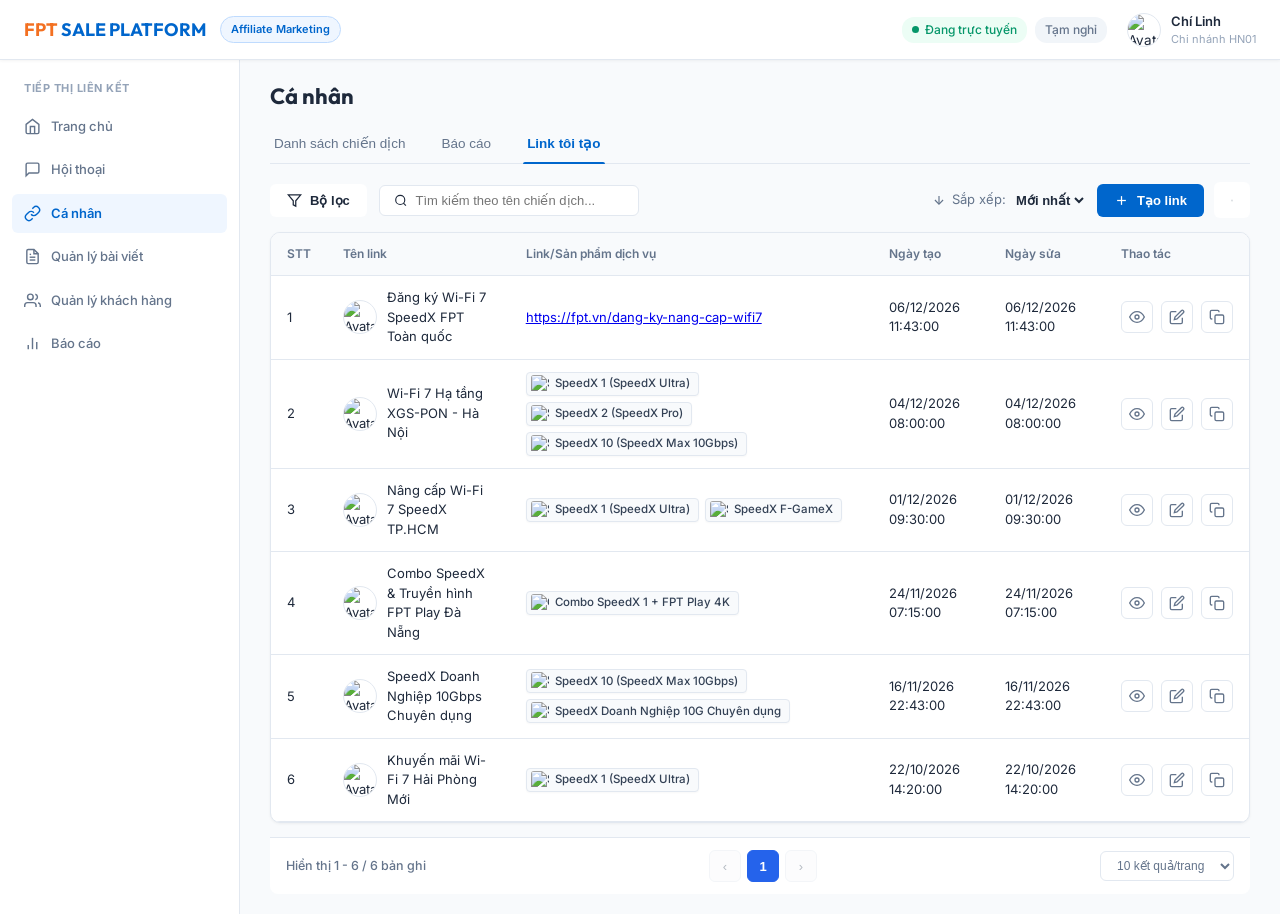
==== commit 160bd55a: "fix(custom-link): resolve all QA audit bugs - context QR download, hasBeenEdited badge rule, advance" ====
--- a/ba-tool-kit/project/AM/custom-link-nang-cao/demo/index.html
+++ b/ba-tool-kit/project/AM/custom-link-nang-cao/demo/index.html
@@ -14,7 +14,7 @@
     <link
         href="https://fonts.googleapis.com/css2?family=Inter:wght@400;500;600;700&family=Outfit:wght@500;600;700&display=swap"
         rel="stylesheet">
-    <link rel="stylesheet" href="style.css?v=20260825_v8">
+    <link rel="stylesheet" href="style.css?v=20260825_v15">
 </head>
 
 <body>
@@ -120,9 +120,12 @@
                                 <circle cx="11" cy="11" r="8"></circle>
                                 <line x1="21" y1="21" x2="16.65" y2="16.65"></line>
                             </svg>
-                            <input type="text" id="search-input" placeholder="Tìm kiếm theo tên chiến dịch..." oninput="handleSearch()">
-                            <button id="search-clear-btn" class="btn-clear-search" style="display: none;" onclick="clearSearchInput()" title="Xóa từ khóa">
-                                <svg width="13" height="13" viewBox="0 0 24 24" fill="none" stroke="currentColor" stroke-width="2.5">
+                            <input type="text" id="search-input" placeholder="Tìm kiếm theo tên chiến dịch..."
+                                oninput="handleSearch()">
+                            <button id="search-clear-btn" class="btn-clear-search" style="display: none;"
+                                onclick="clearSearchInput()" title="Xóa từ khóa">
+                                <svg width="13" height="13" viewBox="0 0 24 24" fill="none" stroke="currentColor"
+                                    stroke-width="2.5">
                                     <line x1="18" y1="6" x2="6" y2="18"></line>
                                     <line x1="6" y1="6" x2="18" y2="18"></line>
                                 </svg>
@@ -168,34 +171,45 @@
                     </div>
                 </div>
 
-                <!-- KHỐI BỘ LỌC NÂNG CAO (USE CASE 1.1 TRONG EXCEL) -->
+                <!-- KHỐI BỘ LỌC NÂNG CAO (USE CASE 1.1 TRONG EXCEL & BR01-03) -->
                 <div id="advanced-filter-panel" class="advanced-filter-panel" style="display: none;">
                     <div class="filter-panel-inner">
                         <div class="filter-field-col">
                             <label class="filter-col-label">Khoảng thời gian tạo link</label>
-                            <select id="filter-date-preset" class="form-control filter-select">
+                            <select id="filter-date-preset" class="form-control filter-select" onchange="handleFilterDatePresetChange()">
                                 <option value="all">Tất cả thời gian</option>
                                 <option value="today">Hôm nay</option>
                                 <option value="last7days">7 ngày qua</option>
                                 <option value="last30days">30 ngày qua</option>
+                                <option value="custom">Tùy chỉnh khoảng ngày...</option>
                             </select>
+                            <div id="filter-custom-date-container" class="filter-custom-date-row" style="display: none; margin-top: 8px; gap: 6px; align-items: center;">
+                                <input type="date" id="filter-date-from" class="form-control filter-date-input" title="Từ ngày">
+                                <span style="color: #94a3b8; font-size: 12px;">đến</span>
+                                <input type="date" id="filter-date-to" class="form-control filter-date-input" title="Đến ngày">
+                            </div>
                         </div>
                         <div class="filter-field-col">
-                            <label class="filter-col-label">Loại link tiếp thị</label>
+                            <label class="filter-col-label">Loại link tiếp thị <span id="filter-type-count" style="color: #0066cc; font-weight: 600; font-size: 11.5px;">(Đã chọn: 2/2)</span></label>
                             <div class="filter-checkbox-group">
                                 <label class="filter-checkbox-item">
-                                    <input type="checkbox" id="filter-type-url" value="url" checked>
-                                    <span>URL đích (Chưa tùy biến SP)</span>
+                                    <input type="checkbox" id="filter-type-all" checked onchange="toggleFilterTypeAll(this.checked)">
+                                    <span style="font-weight: 600; color: #1e293b;">Chọn tất cả</span>
                                 </label>
                                 <label class="filter-checkbox-item">
-                                    <input type="checkbox" id="filter-type-custom" value="custom" checked>
-                                    <span>Sản phẩm dịch vụ (Đã tùy biến)</span>
+                                    <input type="checkbox" id="filter-type-url" value="url" checked onchange="syncFilterTypeCheckboxes()">
+                                    <span>URL đích</span>
+                                </label>
+                                <label class="filter-checkbox-item">
+                                    <input type="checkbox" id="filter-type-custom" value="custom" checked onchange="syncFilterTypeCheckboxes()">
+                                    <span>Sản phẩm dịch vụ</span>
                                 </label>
                             </div>
                         </div>
                         <div class="filter-actions-col">
                             <button class="btn btn-secondary btn-sm" onclick="resetAdvancedFilter()">
-                                <svg width="13" height="13" viewBox="0 0 24 24" fill="none" stroke="currentColor" stroke-width="2">
+                                <svg width="13" height="13" viewBox="0 0 24 24" fill="none" stroke="currentColor"
+                                    stroke-width="2">
                                     <path d="M3 12a9 9 0 1 0 9-9 9.75 9.75 0 0 0-6.74 2.74L3 8"></path>
                                     <path d="M3 3v5h5"></path>
                                 </svg>
@@ -270,7 +284,8 @@
                                 <input type="text" id="input-link-title" class="form-control"
                                     placeholder="Ví dụ: Chiến dịch Internet Chung cư Ngoại Giao Đoàn" maxlength="100"
                                     oninput="handleFormValidation()">
-                                <span id="link-title-error" class="form-error-inline" style="display:none; color:#ef4444; font-size:12px; margin-top:4px; font-weight:500;"></span>
+                                <span id="link-title-error" class="form-error-inline"
+                                    style="display:none; color:#ef4444; font-size:12px; margin-top:4px; font-weight:500;"></span>
                             </div>
                             <div class="form-group mb-0">
                                 <label class="form-label">Ảnh đại diện (Avatar)</label>
@@ -342,7 +357,8 @@
                                             placeholder="https://fpt.vn/dang-ky-nang-cap-wifi7"
                                             value="https://fpt.vn/dang-ky-nang-cap-wifi7"
                                             oninput="handleFormValidation()">
-                                        <span id="target-url-error" class="form-error-inline" style="display:none; color:#ef4444; font-size:12px; margin-top:4px; font-weight:500;"></span>
+                                        <span id="target-url-error" class="form-error-inline"
+                                            style="display:none; color:#ef4444; font-size:12px; margin-top:4px; font-weight:500;"></span>
                                         <span id="url-lock-note" class="form-subhint">Nhập URL trang đích thuộc hệ thống
                                             fpt.vn để làm gốc tạo link tiếp thị.</span>
                                     </div>
@@ -388,7 +404,7 @@
                                     </div>
                                     <div class="location-row-2col">
                                         <div class="form-group mb-0">
-                                            <label class="form-label required">Tỉnh/Thành phố</label>
+                                            <label class="form-label required">Tỉnh/Thành phố <span style="color:#ef4444; font-weight:700;">*</span></label>
                                             <select id="select-province" class="form-control"
                                                 onchange="handleProvinceChange()">
                                                 <option value="">-- Chọn Tỉnh/Thành phố --</option>
@@ -401,13 +417,15 @@
                                                 <option value="DN2">Đồng Nai</option>
                                                 <option value="AG">An Giang</option>
                                             </select>
+                                            <div id="province-error" class="field-error-msg" style="display:none; color:#ef4444; font-size:12px; margin-top:4px; font-weight:500;">Vui lòng chọn Tỉnh/Thành phố!</div>
                                         </div>
                                         <div class="form-group mb-0">
-                                            <label class="form-label required">Phường/Xã</label>
+                                            <label class="form-label required">Phường/Xã <span style="color:#ef4444; font-weight:700;">*</span></label>
                                             <select id="select-ward" class="form-control" onchange="handleWardChange()"
                                                 disabled>
                                                 <option value="">-- Chọn Tỉnh/Thành trước --</option>
                                             </select>
+                                            <div id="ward-error" class="field-error-msg" style="display:none; color:#ef4444; font-size:12px; margin-top:4px; font-weight:500;">Vui lòng chọn Phường/Xã!</div>
                                         </div>
                                     </div>
                                 </div>
@@ -443,7 +461,7 @@
 
                         <!-- Form Actions -->
                         <div class="form-actions-bottom">
-                            <button class="btn btn-secondary" onclick="showListView()">Hủy</button>
+                            <button class="btn btn-secondary" onclick="cancelForm()">Hủy</button>
                             <button id="btn-save-form" class="btn btn-primary btn-lg-wide"
                                 onclick="saveCustomLinkForm()">
                                 Tạo link
@@ -590,21 +608,13 @@
                         </div>
                     </div>
                     <div class="detail-actions-v4" style="display:flex; align-items:center; gap:8px;">
-                        <button class="btn btn-secondary btn-sm" style="display:flex; align-items:center; gap:6px; height:34px;" onclick="openDetailLivePreview()">
-                            <svg width="15" height="15" viewBox="0 0 24 24" fill="none" stroke="currentColor" stroke-width="2">
-                                <path d="M18 13v6a2 2 0 0 1-2 2H5a2 2 0 0 1-2-2V8a2 2 0 0 1 2-2h6"></path>
-                                <polyline points="15 3 21 3 21 9"></polyline>
-                                <line x1="10" y1="14" x2="21" y2="3"></line>
-                            </svg>
-                            Xem trang đích
-                        </button>
-                        <button class="btn btn-edit-link-v4" onclick="openEditFormFromDetail()">
+                        <button class="btn btn-edit-link-v4" title="Cấu hình SP/DV" onclick="openEditFormFromDetail()">
                             <svg width="15" height="15" viewBox="0 0 24 24" fill="none" stroke="currentColor"
                                 stroke-width="2">
                                 <path d="M11 4H4a2 2 0 0 0-2 2v14a2 2 0 0 0 2 2h14a2 2 0 0 0 2-2v-7"></path>
                                 <path d="M18.5 2.5a2.121 2.121 0 0 1 3 3L12 15l-4 1 1-4 9.5-9.5z"></path>
                             </svg>
-                            Chỉnh sửa
+                            Cấu hình SP/DV
                         </button>
                     </div>
                 </div>
@@ -740,8 +750,11 @@
                         <span>Hỏi đáp FAQ</span>
                     </div>
                     <div class="mock-fpt-hotline">
-                        <svg width="14" height="14" viewBox="0 0 24 24" fill="none" stroke="currentColor" stroke-width="2">
-                            <path d="M22 16.92v3a2 2 0 0 1-2.18 2 19.79 19.79 0 0 1-8.63-3.07 19.5 19.5 0 0 1-6-6 19.79 19.79 0 0 1-3.07-8.67A2 2 0 0 1 4.11 2h3a2 2 0 0 1 2 1.72 12.84 12.84 0 0 0 .7 2.81 2 2 0 0 1-.45 2.11L8.09 9.91a16 16 0 0 0 6 6l1.27-1.27a2 2 0 0 1 2.11-.45 12.84 12.84 0 0 0 2.81.7A2 2 0 0 1 22 16.92z"></path>
+                        <svg width="14" height="14" viewBox="0 0 24 24" fill="none" stroke="currentColor"
+                            stroke-width="2">
+                            <path
+                                d="M22 16.92v3a2 2 0 0 1-2.18 2 19.79 19.79 0 0 1-8.63-3.07 19.5 19.5 0 0 1-6-6 19.79 19.79 0 0 1-3.07-8.67A2 2 0 0 1 4.11 2h3a2 2 0 0 1 2 1.72 12.84 12.84 0 0 0 .7 2.81 2 2 0 0 1-.45 2.11L8.09 9.91a16 16 0 0 0 6 6l1.27-1.27a2 2 0 0 1 2.11-.45 12.84 12.84 0 0 0 2.81.7A2 2 0 0 1 22 16.92z">
+                            </path>
                         </svg>
                         1900 6600
                     </div>
@@ -758,7 +771,8 @@
                     </div>
                     <div class="hero-tech-badge">TIÊN PHONG CÔNG NGHỆ INTERNET THẾ HỆ MỚI</div>
                     <h1 class="mock-hero-title">ĐĂNG KÝ LẮP WI-FI 7, CÔNG NGHỆ XGS-PON | SPEEDX FPT</h1>
-                    <p class="mock-hero-subtitle">Tốc độ đối xứng lên đến <strong>10 Gbps</strong>, xử lý đa tác vụ, 3 băng tần kết nối, chịu tải gấp 4 lần công nghệ cũ.</p>
+                    <p class="mock-hero-subtitle">Tốc độ đối xứng lên đến <strong>10 Gbps</strong>, xử lý đa tác vụ, 3
+                        băng tần kết nối, chịu tải gấp 4 lần công nghệ cũ.</p>
                     <div class="hero-cta-group">
                         <a href="#mock-register-anchor" class="btn-hero-primary">Đăng ký lắp đặt ngay</a>
                         <a href="#mock-packages-anchor" class="btn-hero-secondary">Khám phá gói cước SpeedX</a>
@@ -788,7 +802,8 @@
                 <div class="mock-cards-section" id="mock-packages-anchor">
                     <div class="preview-mode-banner" id="preview-mode-badge">Đang hiển thị gói cước tùy biến</div>
                     <h3 class="section-title">CÁC GÓI CƯỚC WI-FI 7 SPEEDX FPT</h3>
-                    <p class="section-desc">Lựa chọn gói cước phù hợp nhất với nhu cầu trải nghiệm Internet siêu tốc độ của bạn</p>
+                    <p class="section-desc">Lựa chọn gói cước phù hợp nhất với nhu cầu trải nghiệm Internet siêu tốc độ
+                        của bạn</p>
                     <div id="mock-cards-grid" class="mock-cards-grid">
                         <!-- Rendered by JS -->
                     </div>
@@ -797,27 +812,32 @@
                 <!-- Section: Công nghệ XGS-PON & Wi-Fi 7 -->
                 <div class="mock-tech-section">
                     <h3 class="section-title text-white">ĐỘT PHÁ CÔNG NGHỆ CÙNG FPT TELECOM</h3>
-                    <p class="section-desc text-white-70">Nền tảng truyền dẫn quang XGS-PON kết hợp chuẩn Wi-Fi 7 tối tân</p>
+                    <p class="section-desc text-white-70">Nền tảng truyền dẫn quang XGS-PON kết hợp chuẩn Wi-Fi 7 tối
+                        tân</p>
                     <div class="tech-features-grid">
                         <div class="tech-card">
                             <div class="tech-icon-box">⚡</div>
                             <h4>Multi-Link Operation (MLO)</h4>
-                            <p>Kết nối đồng thời trên nhiều băng tần (2.4GHz, 5GHz, 6GHz), tự động tối ưu hóa đường truyền, không lo đứt quãng.</p>
+                            <p>Kết nối đồng thời trên nhiều băng tần (2.4GHz, 5GHz, 6GHz), tự động tối ưu hóa đường
+                                truyền, không lo đứt quãng.</p>
                         </div>
                         <div class="tech-card">
                             <div class="tech-icon-box">🚀</div>
                             <h4>Hạ tầng Cáp quang XGS-PON</h4>
-                            <p>Công nghệ quang thụ động thế hệ mới với tốc độ đối xứng 10Gbps/10Gbps, sẵn sàng cho kỷ nguyên AI & Cloud.</p>
+                            <p>Công nghệ quang thụ động thế hệ mới với tốc độ đối xứng 10Gbps/10Gbps, sẵn sàng cho kỷ
+                                nguyên AI & Cloud.</p>
                         </div>
                         <div class="tech-card">
                             <div class="tech-icon-box">📡</div>
                             <h4>Kênh truyền 320 MHz</h4>
-                            <p>Độ rộng kênh truyền tăng gấp đôi so với Wi-Fi 6, triệt tiêu hoàn toàn nghẽn mạng trong môi trường mật độ cao.</p>
+                            <p>Độ rộng kênh truyền tăng gấp đôi so với Wi-Fi 6, triệt tiêu hoàn toàn nghẽn mạng trong
+                                môi trường mật độ cao.</p>
                         </div>
                         <div class="tech-card">
                             <div class="tech-icon-box">🛡️</div>
                             <h4>Mã hóa 4K-QAM (4096-QAM)</h4>
-                            <p>Mật độ truyền tải dữ liệu tăng thêm 20%, giúp truyền phát video 8K, livestream chất lượng cao mượt mà không độ trễ.</p>
+                            <p>Mật độ truyền tải dữ liệu tăng thêm 20%, giúp truyền phát video 8K, livestream chất lượng
+                                cao mượt mà không độ trễ.</p>
                         </div>
                     </div>
                 </div>
@@ -828,14 +848,18 @@
                     <p class="section-desc">Trang bị thế hệ Modem & Access Point Wi-Fi 7 chính hãng từ FPT Telecom</p>
                     <div class="devices-grid">
                         <div class="device-card">
-                            <img src="https://images.unsplash.com/photo-1544197150-b99a580bb7a8?w=300&auto=format&fit=crop&q=80" alt="Modem Wi-Fi 7" class="device-img">
+                            <img src="https://images.unsplash.com/photo-1544197150-b99a580bb7a8?w=300&auto=format&fit=crop&q=80"
+                                alt="Modem Wi-Fi 7" class="device-img">
                             <h4>Modem Wi-Fi 7 Dual-Band / Tri-Band</h4>
-                            <p>Thiết bị Router trung tâm hỗ trợ tốc độ cực cao, trang bị cổng 2.5Gbps / 10Gbps LAN chuyên dụng.</p>
+                            <p>Thiết bị Router trung tâm hỗ trợ tốc độ cực cao, trang bị cổng 2.5Gbps / 10Gbps LAN
+                                chuyên dụng.</p>
                         </div>
                         <div class="device-card">
-                            <img src="https://images.unsplash.com/photo-1558494949-ef010cbdcc31?w=300&auto=format&fit=crop&q=80" alt="Access Point Wi-Fi 7 Mesh" class="device-img">
+                            <img src="https://images.unsplash.com/photo-1558494949-ef010cbdcc31?w=300&auto=format&fit=crop&q=80"
+                                alt="Access Point Wi-Fi 7 Mesh" class="device-img">
                             <h4>Access Point Wi-Fi 7 Mesh SpeedX</h4>
-                            <p>Mở rộng vùng phủ sóng toàn diện cho biệt thự, căn hộ cao cấp hoặc văn phòng đa tầng không góc chết.</p>
+                            <p>Mở rộng vùng phủ sóng toàn diện cho biệt thự, căn hộ cao cấp hoặc văn phòng đa tầng không
+                                góc chết.</p>
                         </div>
                     </div>
                 </div>
@@ -863,7 +887,9 @@
                                 <input type="text" class="form-control" placeholder="Số nhà, tên đường, phường/xã...">
                             </div>
                         </div>
-                        <button class="btn-register-submit" onclick="showToast('Đã gửi thông tin đăng ký tư vấn thành công!')">GỬI YÊU CẦU ĐĂNG KÝ TƯ VẤN</button>
+                        <button class="btn-register-submit"
+                            onclick="showToast('Đã gửi thông tin đăng ký tư vấn thành công!')">GỬI YÊU CẦU ĐĂNG KÝ TƯ
+                            VẤN</button>
                     </div>
                 </div>
 
@@ -872,16 +898,24 @@
                     <h3 class="section-title">CÂU HỎI THƯỜNG GẶP (FAQ)</h3>
                     <div class="faq-accordion">
                         <div class="faq-item">
-                            <div class="faq-question">1. Wi-Fi 7 khác gì so với các chuẩn Wi-Fi 6 và Wi-Fi 5 trước đây?</div>
-                            <div class="faq-answer">Wi-Fi 7 đạt tốc độ tối đa lên đến 10Gbps (nhanh gấp 4.8 lần so với Wi-Fi 6), độ trễ giảm xuống dưới 1ms nhờ công nghệ MLO (Multi-Link Operation) và độ rộng kênh 320MHz.</div>
+                            <div class="faq-question">1. Wi-Fi 7 khác gì so với các chuẩn Wi-Fi 6 và Wi-Fi 5 trước đây?
+                            </div>
+                            <div class="faq-answer">Wi-Fi 7 đạt tốc độ tối đa lên đến 10Gbps (nhanh gấp 4.8 lần so với
+                                Wi-Fi 6), độ trễ giảm xuống dưới 1ms nhờ công nghệ MLO (Multi-Link Operation) và độ rộng
+                                kênh 320MHz.</div>
                         </div>
                         <div class="faq-item">
-                            <div class="faq-question">2. Thiết bị điện thoại, máy tính cũ có kết nối được với Modem Wi-Fi 7 không?</div>
-                            <div class="faq-answer">Wi-Fi 7 tương thích ngược 100% với tất cả các thiết bị dùng chuẩn Wi-Fi 6, Wi-Fi 5, Wi-Fi 4 hiện có trên thị trường.</div>
+                            <div class="faq-question">2. Thiết bị điện thoại, máy tính cũ có kết nối được với Modem
+                                Wi-Fi 7 không?</div>
+                            <div class="faq-answer">Wi-Fi 7 tương thích ngược 100% với tất cả các thiết bị dùng chuẩn
+                                Wi-Fi 6, Wi-Fi 5, Wi-Fi 4 hiện có trên thị trường.</div>
                         </div>
                         <div class="faq-item">
-                            <div class="faq-question">3. Thủ tục đăng ký và thời gian triển khai lắp đặt Wi-Fi 7 SpeedX mất bao lâu?</div>
-                            <div class="faq-answer">Thời gian triển khai lắp đặt nhanh chóng trong vòng 24 - 48 giờ kể từ khi ký hợp đồng online. Đội ngũ kỹ thuật viên FPT sẽ hỗ trợ đo kiểm sóng tận nhà.</div>
+                            <div class="faq-question">3. Thủ tục đăng ký và thời gian triển khai lắp đặt Wi-Fi 7 SpeedX
+                                mất bao lâu?</div>
+                            <div class="faq-answer">Thời gian triển khai lắp đặt nhanh chóng trong vòng 24 - 48 giờ kể
+                                từ khi ký hợp đồng online. Đội ngũ kỹ thuật viên FPT sẽ hỗ trợ đo kiểm sóng tận nhà.
+                            </div>
                         </div>
                     </div>
                 </div>
@@ -890,7 +924,8 @@
                 <div class="mock-fpt-footer">
                     <div class="footer-col">
                         <div class="footer-logo">FPT Telecom</div>
-                        <p class="footer-text">Công ty Cổ phần Viễn thông FPT &bull; Nhà mạng tiên phong hạ tầng XGS-PON & Wi-Fi 7 tại Việt Nam.</p>
+                        <p class="footer-text">Công ty Cổ phần Viễn thông FPT &bull; Nhà mạng tiên phong hạ tầng XGS-PON
+                            & Wi-Fi 7 tại Việt Nam.</p>
                     </div>
                     <div class="footer-col">
                         <div class="footer-heading">Hotline Hỗ Trợ 24/7</div>
@@ -912,7 +947,7 @@
         <div class="toast-msg" id="toast-msg">Thao tác thành công!</div>
     </div>
 
-    <script src="app.js?v=20260825_v8"></script>
+    <script src="app.js?v=20260825_v15"></script>
 </body>
 
 </html>
--- a/ba-tool-kit/project/AM/custom-link-nang-cao/demo/style.css
+++ b/ba-tool-kit/project/AM/custom-link-nang-cao/demo/style.css
@@ -3319,4 +3319,221 @@
     border-radius: 4px;
     margin-left: 6px;
     border: 1px solid #fee2e2;
+}
+
+/* ==========================================================================
+   Drag and Drop Package Cards in Editor (Pic2 Standard)
+   ========================================================================== */
+.configured-product-card-pic2 {
+    display: flex;
+    align-items: center;
+    gap: 12px;
+    padding: 10px 14px;
+    background: #ffffff;
+    border: 1px solid #e2e8f0;
+    border-radius: 8px;
+    margin-bottom: 8px;
+    transition: box-shadow 0.2s ease, border-color 0.2s ease, background-color 0.2s ease;
+    user-select: none;
+    cursor: default;
+    will-change: transform;
+}
+
+.configured-product-card-pic2:hover {
+    border-color: #cbd5e1;
+    box-shadow: 0 2px 8px rgba(0, 0, 0, 0.04);
+}
+
+.configured-product-card-pic2.dragging {
+    opacity: 0.35;
+    transform: scale(0.98);
+    border: 2px dashed #0066cc;
+    background: #f0f7ff;
+    box-shadow: 0 8px 24px rgba(0, 102, 204, 0.18);
+}
+
+.drag-handle-pic2 {
+    display: flex;
+    align-items: center;
+    justify-content: center;
+    width: 24px;
+    height: 32px;
+    color: #94a3b8;
+    cursor: grab;
+    border-radius: 4px;
+    transition: all 0.15s ease;
+    flex-shrink: 0;
+}
+
+.drag-handle-pic2:hover {
+    color: #0066cc;
+    background: #f1f5f9;
+}
+
+.drag-handle-pic2:active {
+    cursor: grabbing;
+}
+
+.package-order-num {
+    display: inline-flex;
+    align-items: center;
+    justify-content: center;
+    width: 22px;
+    height: 22px;
+    border-radius: 50%;
+    background: #e2e8f0;
+    color: #475569;
+    font-size: 11px;
+    font-weight: 700;
+    flex-shrink: 0;
+}
+
+.configured-card-thumb-pic2 {
+    width: 44px;
+    height: 44px;
+    border-radius: 6px;
+    object-fit: cover;
+    border: 1px solid #e2e8f0;
+    flex-shrink: 0;
+}
+
+.configured-card-info-pic2 {
+    flex: 1;
+    min-width: 0;
+}
+
+.configured-card-name-pic2 {
+    font-size: 13.5px;
+    font-weight: 600;
+    color: #1e293b;
+    margin-bottom: 2px;
+    white-space: nowrap;
+    overflow: hidden;
+    text-overflow: ellipsis;
+}
+
+.configured-card-meta-pic2 {
+    font-size: 12px;
+    color: #64748b;
+    white-space: nowrap;
+    overflow: hidden;
+    text-overflow: ellipsis;
+}
+
+.btn-trash-card-pic2 {
+    background: none;
+    border: none;
+    color: #94a3b8;
+    cursor: pointer;
+    padding: 6px;
+    border-radius: 6px;
+    display: flex;
+    align-items: center;
+    justify-content: center;
+    transition: all 0.15s ease;
+    flex-shrink: 0;
+}
+
+.btn-trash-card-pic2:hover {
+    color: #ef4444;
+    background: #fef2f2;
+}
+
+.preview-mode-banner.empty-loc-mode {
+    background: #fef2f2;
+    color: #b91c1c;
+    border: 1px solid #fecaca;
+    padding: 8px 16px;
+    border-radius: 8px;
+    font-size: 13px;
+    font-weight: 600;
+    text-align: center;
+    margin-bottom: 16px;
+}
+
+/* ==========================================================================
+   Advanced Filter Panel (Use Case 1.1 trong Excel & BR01-03)
+   ========================================================================== */
+.advanced-filter-panel {
+    background: #ffffff;
+    border: 1px solid #e2e8f0;
+    border-radius: 10px;
+    padding: 16px 20px;
+    margin-bottom: 16px;
+    box-shadow: 0 4px 12px rgba(0, 0, 0, 0.03);
+    animation: fadeIn 0.2s ease-out;
+}
+
+.filter-panel-inner {
+    display: flex;
+    flex-wrap: wrap;
+    align-items: flex-end;
+    gap: 20px;
+}
+
+.filter-field-col {
+    display: flex;
+    flex-direction: column;
+    gap: 6px;
+}
+
+.filter-col-label {
+    font-size: 12.5px;
+    font-weight: 600;
+    color: #334155;
+}
+
+.filter-select {
+    height: 38px;
+    font-size: 13px;
+    border-radius: 8px;
+    border: 1px solid #cbd5e1;
+    background-color: #f8fafc;
+    min-width: 200px;
+}
+
+.filter-custom-date-row {
+    display: flex;
+    align-items: center;
+    gap: 8px;
+}
+
+.filter-date-input {
+    height: 34px;
+    font-size: 12px;
+    border-radius: 6px;
+    padding: 4px 8px;
+    border: 1px solid #cbd5e1;
+    background: #ffffff;
+}
+
+.filter-checkbox-group {
+    display: flex;
+    align-items: center;
+    gap: 16px;
+    height: 38px;
+}
+
+.filter-checkbox-item {
+    display: flex;
+    align-items: center;
+    gap: 6px;
+    font-size: 13px;
+    color: #475569;
+    cursor: pointer;
+    user-select: none;
+}
+
+.filter-checkbox-item input[type="checkbox"] {
+    width: 15px;
+    height: 15px;
+    cursor: pointer;
+    accent-color: #0066cc;
+}
+
+.filter-actions-col {
+    display: flex;
+    align-items: center;
+    gap: 8px;
+    margin-left: auto;
 }
